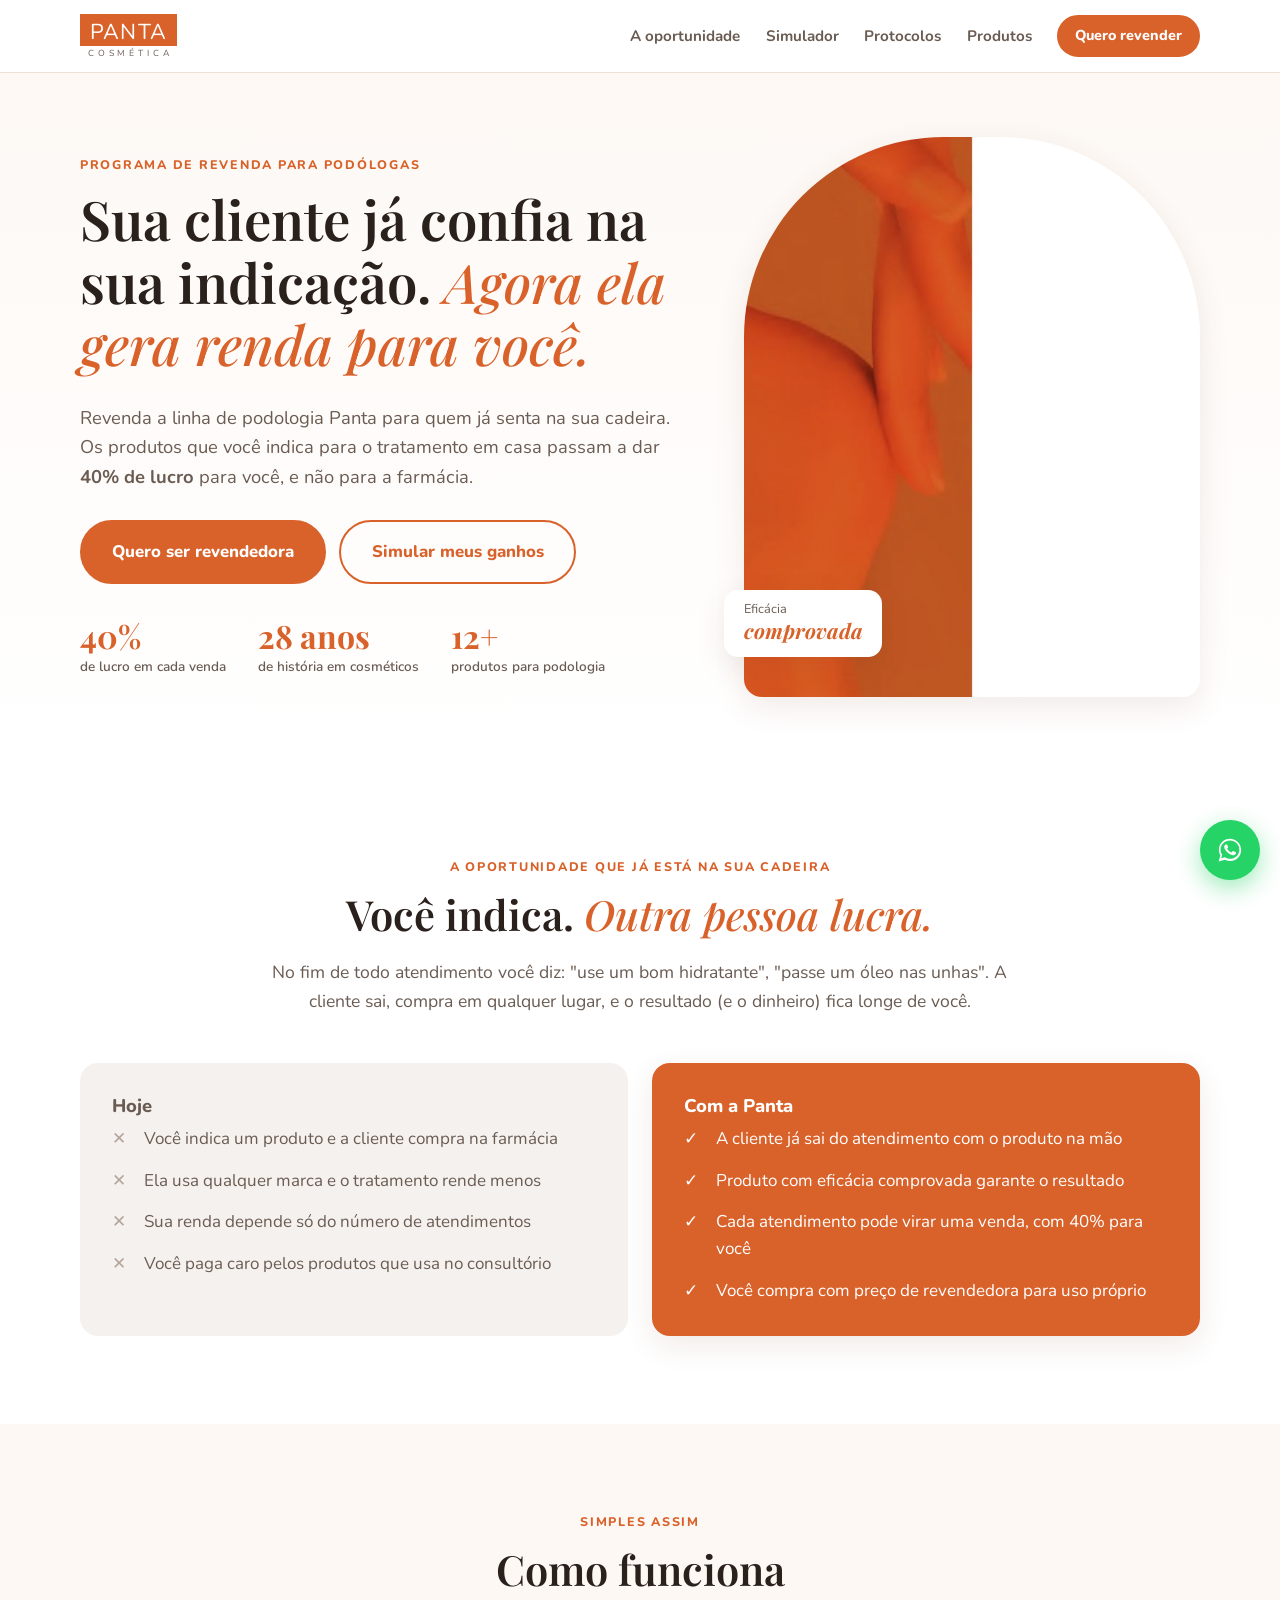
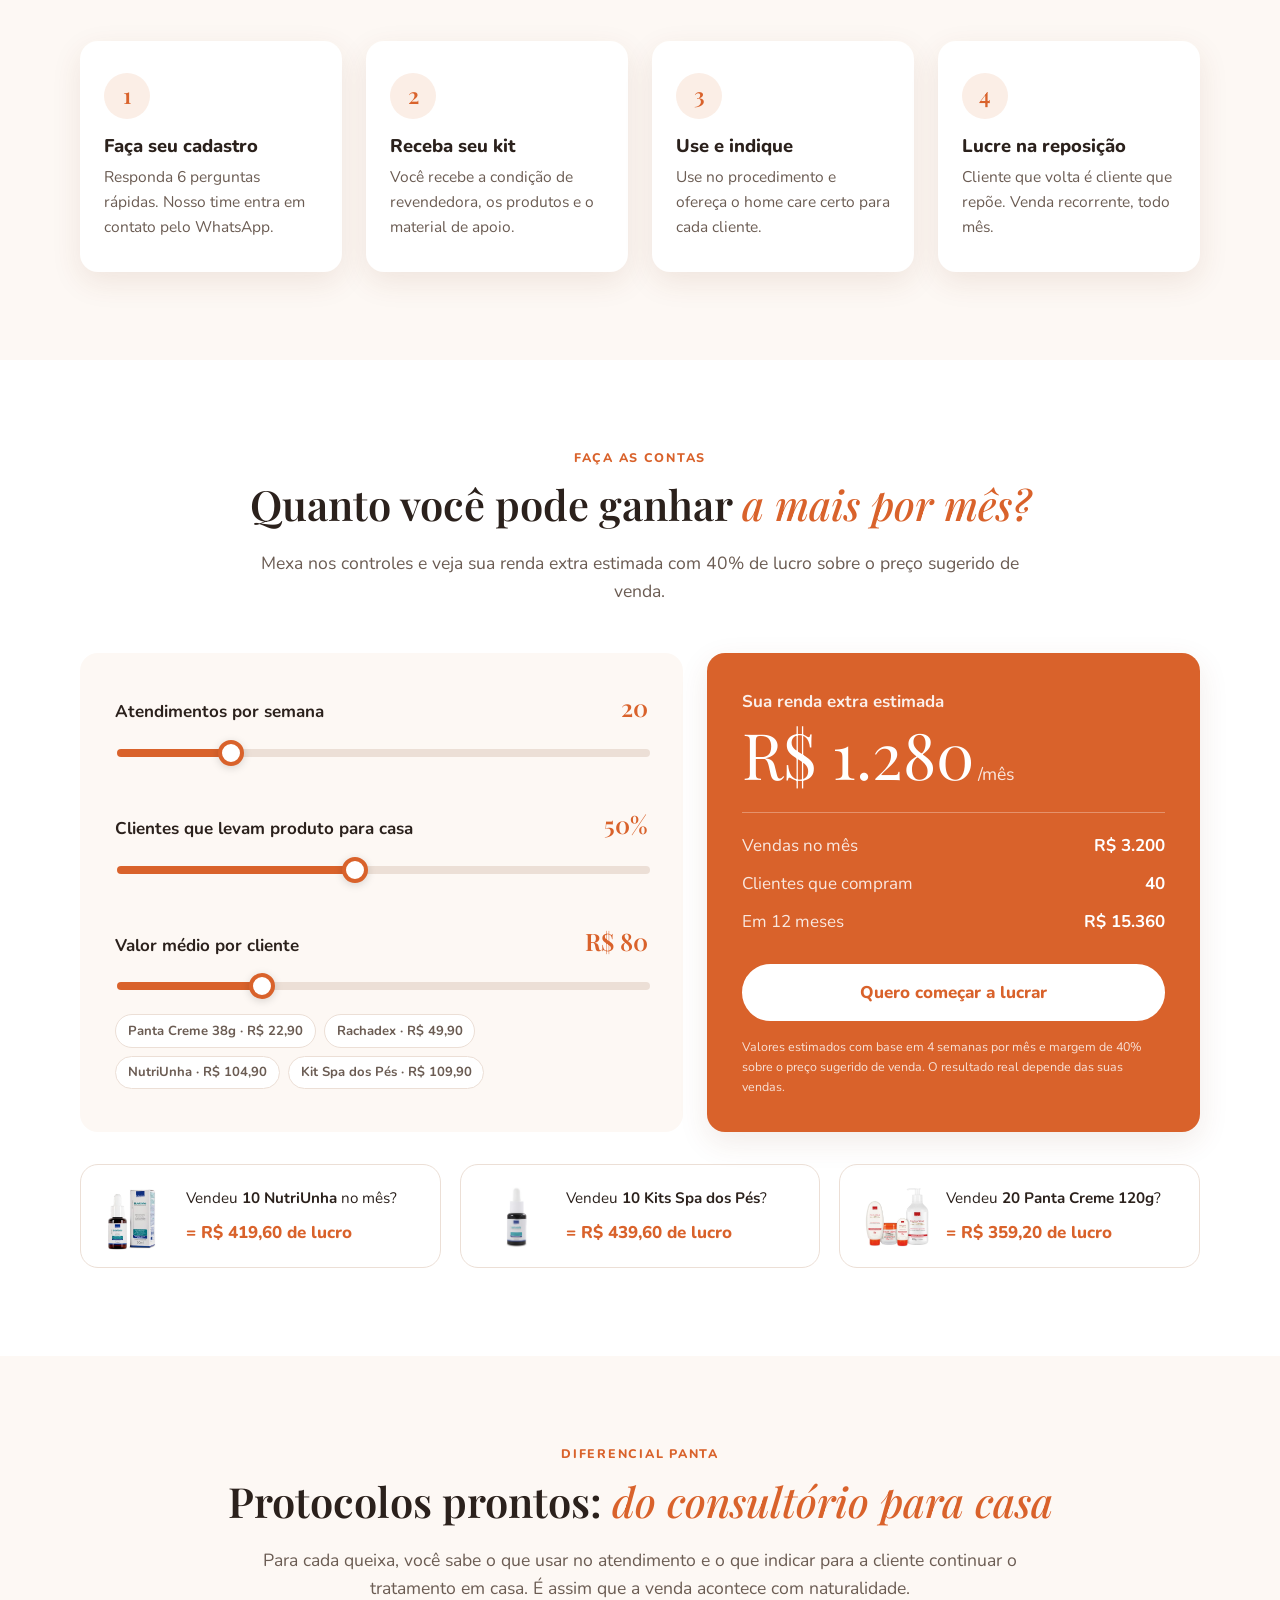
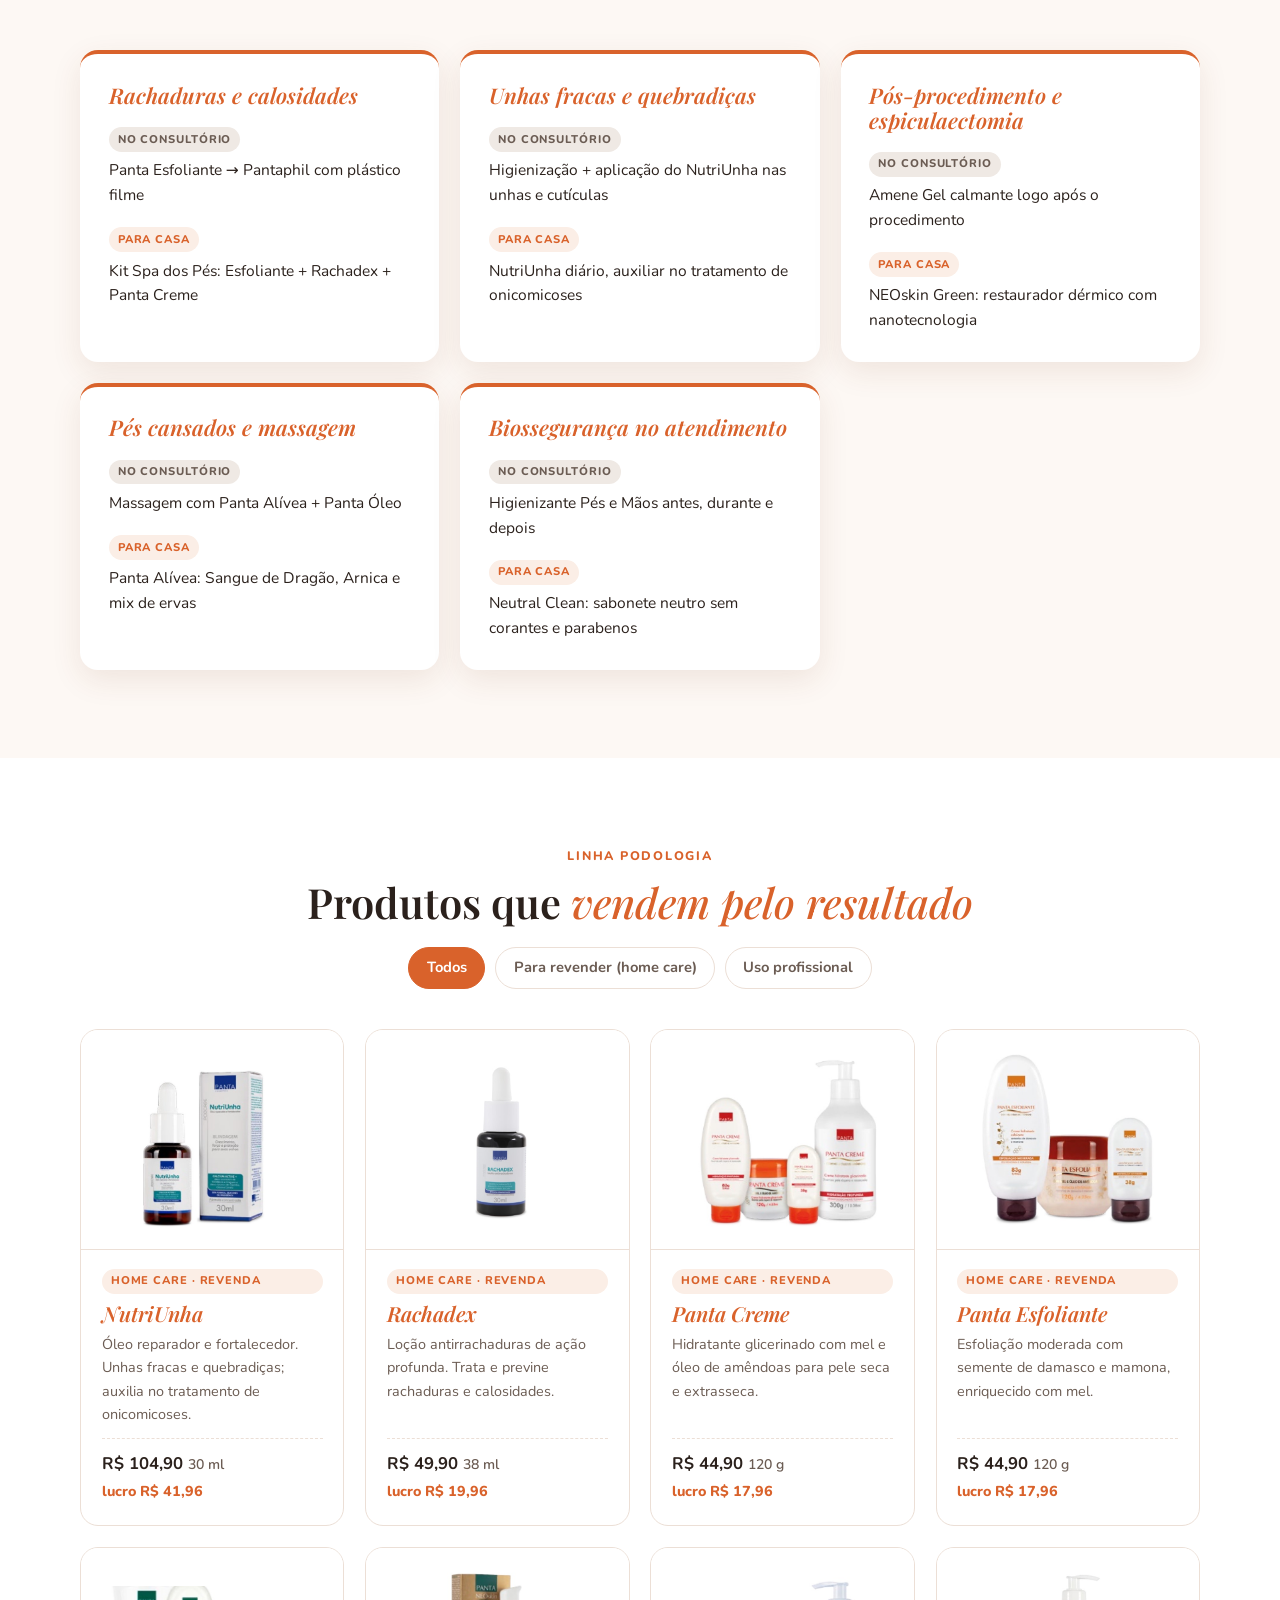
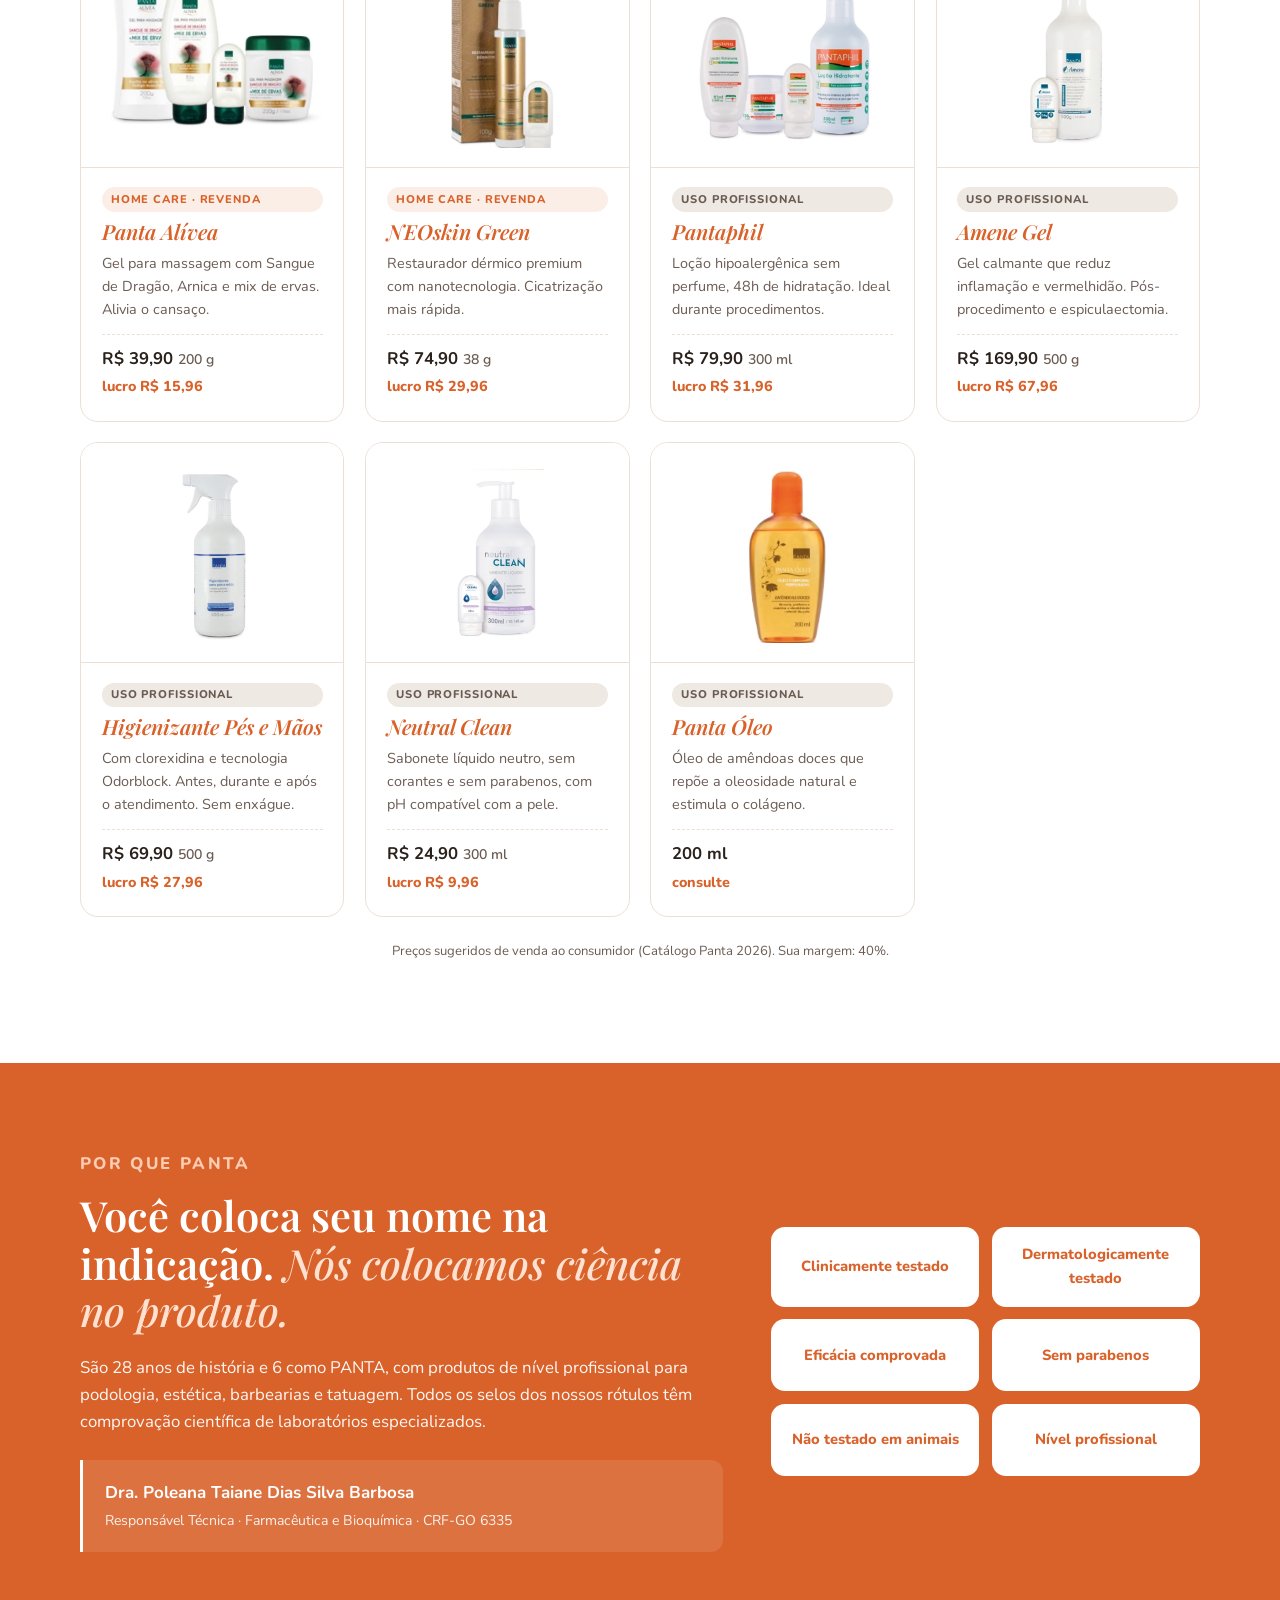
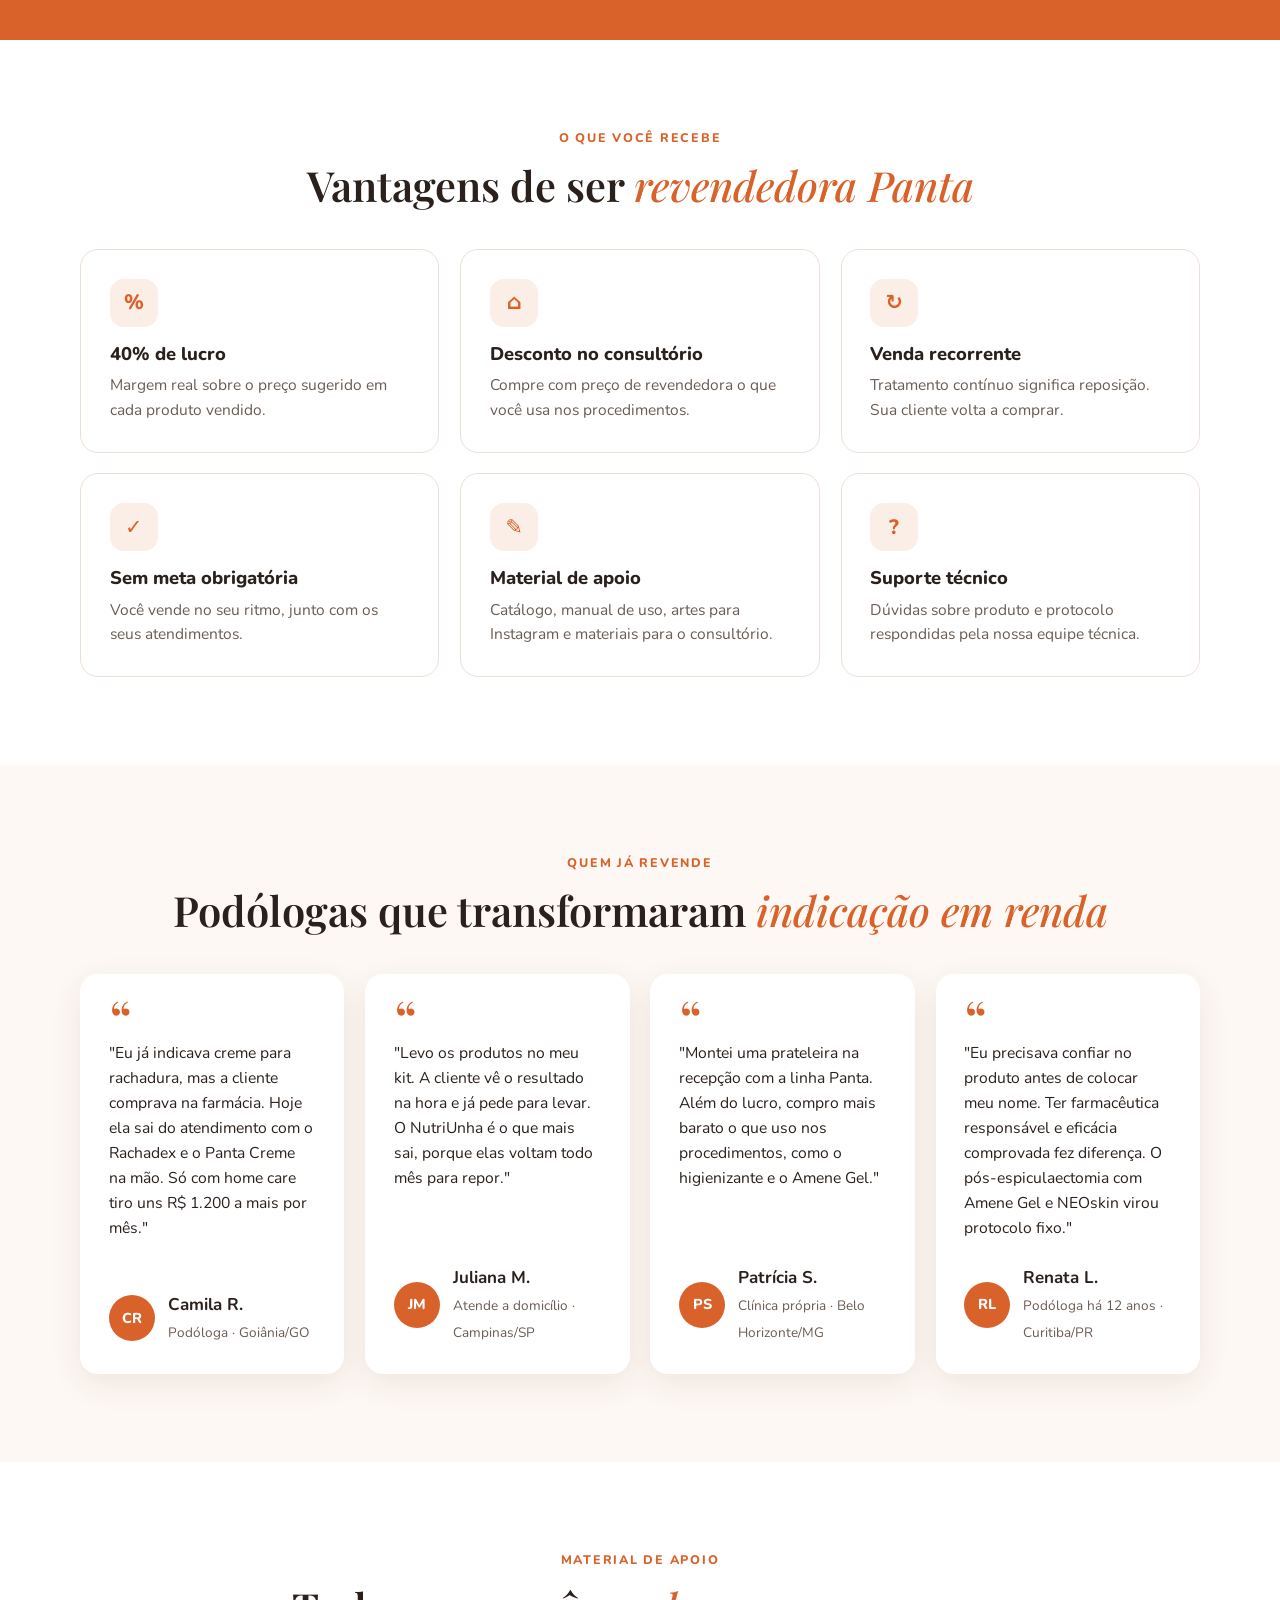
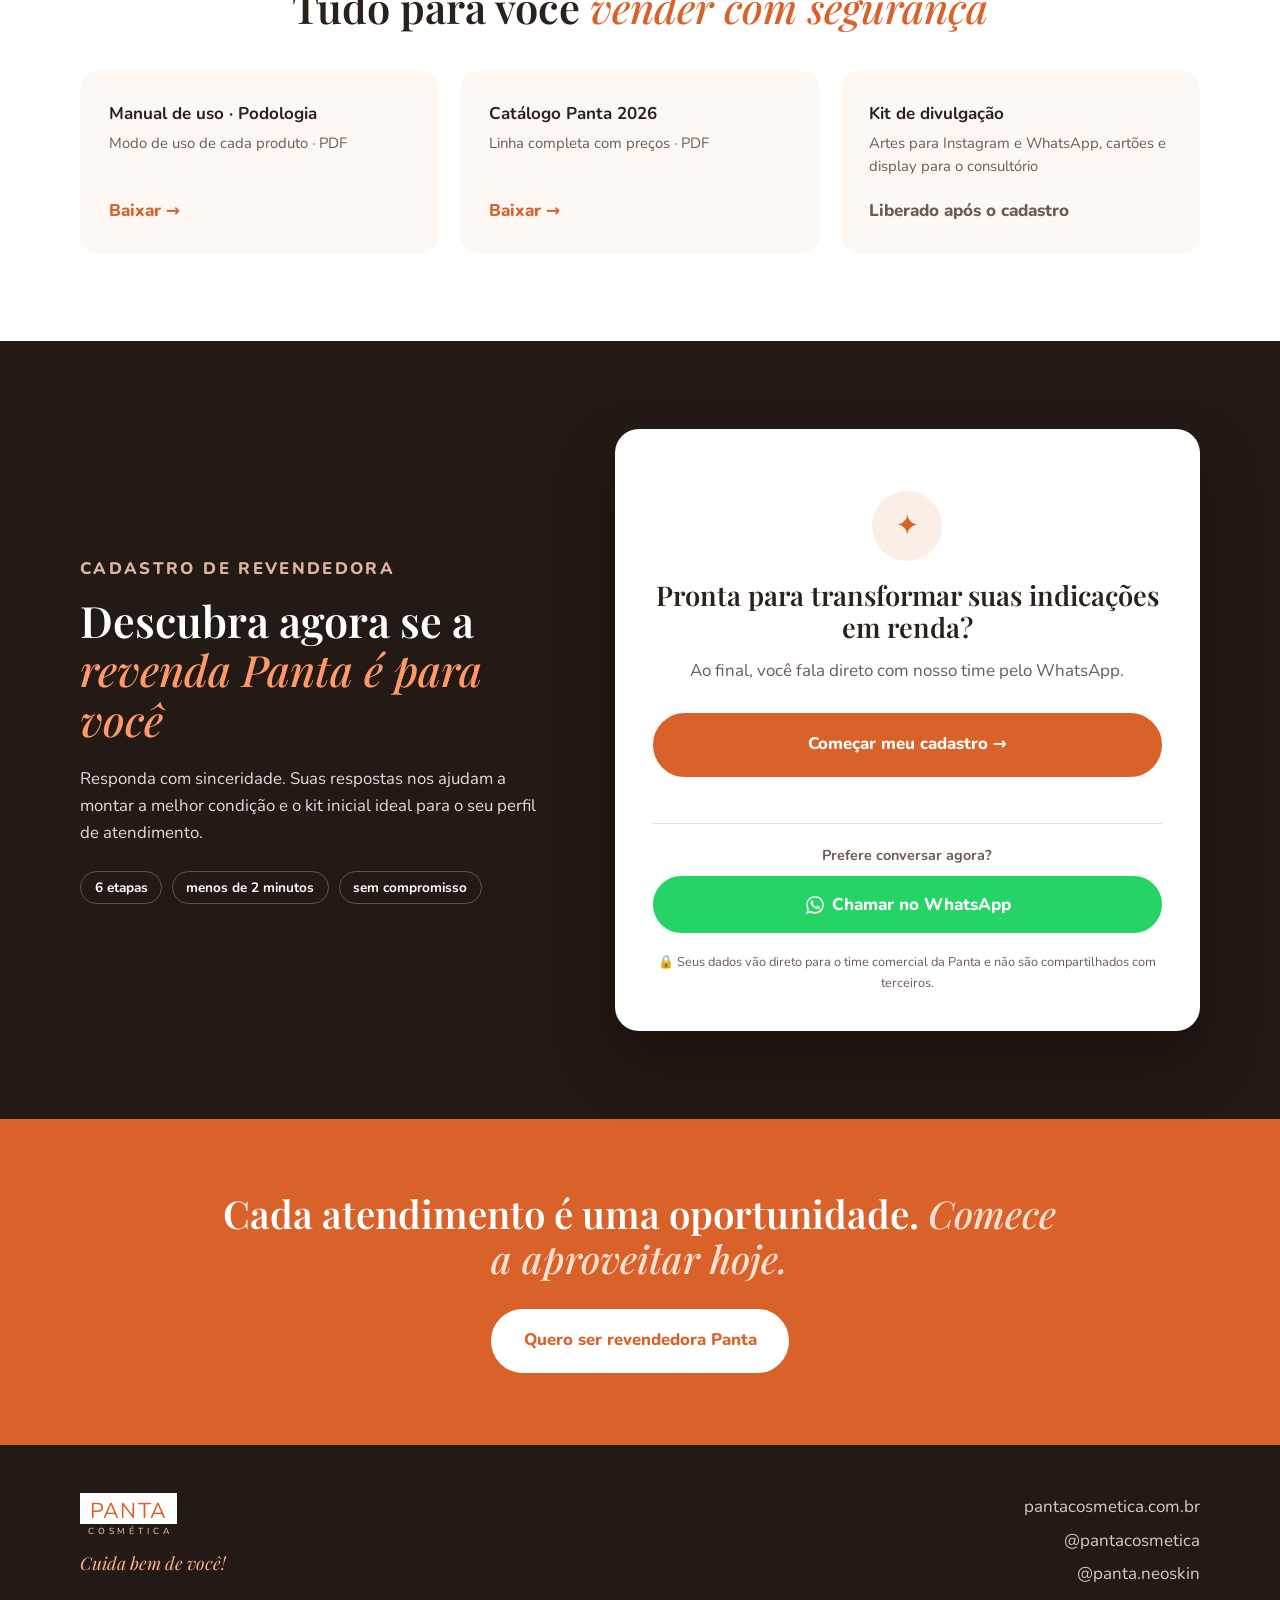
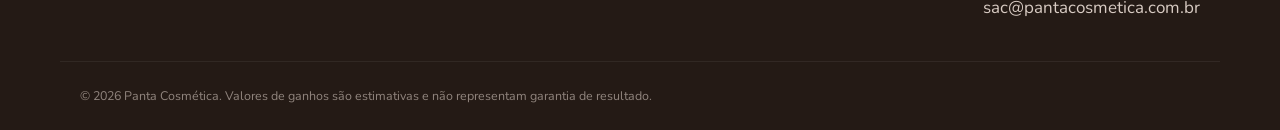
==== formulario/index.html @ 059544ab "Páginas /formulario/ e /obrigado/ para conversão + Meta Pixel (PageView, Lead, CompleteRegistration)" ====
<!DOCTYPE html>
<html lang="pt-BR">
<head>
  <meta charset="UTF-8">
  <meta name="viewport" content="width=device-width, initial-scale=1.0">
  <title>Cadastro de revendedora | Panta Cosmética</title>
  <meta name="description" content="Podóloga, transforme cada atendimento em renda extra. Revenda a linha de podologia Panta Cosmética para suas clientes com 40% de lucro.">
  <meta property="og:title" content="Podóloga, sua indicação vale dinheiro | Panta Cosmética">
  <meta property="og:description" content="Revenda produtos de podologia com eficácia comprovada para suas clientes e ganhe 40% em cada venda.">
  <meta property="og:image" content="../assets/img/hero-pes.jpg">
  <meta property="og:type" content="website">
  <meta name="robots" content="noindex">
  <link rel="icon" href="../assets/img/favicon.svg" type="image/svg+xml">
  <link rel="icon" href="../assets/img/favicon-32.png" sizes="32x32" type="image/png">
  <link rel="apple-touch-icon" href="../assets/img/apple-touch-icon.png">
  <meta name="theme-color" content="#d9622b">
  <link rel="preconnect" href="https://fonts.googleapis.com">
  <link rel="preconnect" href="https://fonts.gstatic.com" crossorigin>
  <link href="https://fonts.googleapis.com/css2?family=Playfair+Display:ital,wght@0,600;1,500;1,600&family=Nunito:wght@400;600;700;800&display=swap" rel="stylesheet">
  <link rel="stylesheet" href="../css/style.css?v=10">
  <!-- Meta Pixel Code -->
  <script>
  !function(f,b,e,v,n,t,s)
  {if(f.fbq)return;n=f.fbq=function(){n.callMethod?
  n.callMethod.apply(n,arguments):n.queue.push(arguments)};
  if(!f._fbq)f._fbq=n;n.push=n;n.loaded=!0;n.version='2.0';
  n.queue=[];t=b.createElement(e);t.async=!0;
  t.src=v;s=b.getElementsByTagName(e)[0];
  s.parentNode.insertBefore(t,s)}(window, document,'script',
  'https://connect.facebook.net/en_US/fbevents.js');
  fbq('init', '495726663063494');
  fbq('track', 'PageView');
  fbq('track', 'Lead'); // chegou em /formulario/ = enviou o contato
  </script>
  <!-- End Meta Pixel Code -->
  <!-- TODO: inserir aqui o Google Analytics, se for usar -->

</head>
<body data-page="formulario" data-base="../">
<noscript><img height="1" width="1" style="display:none" src="https://www.facebook.com/tr?id=495726663063494&ev=PageView&noscript=1" alt=""></noscript>

<header class="header" id="topo">
  <div class="container header__inner">
    <a href="../" class="logo" aria-label="Panta Cosmética · voltar ao site">
      <span class="logo__box">PANTA</span>
      <span class="logo__sub">COSMÉTICA</span>
    </a>
    <a href="../" class="header__back">← Voltar ao site</a>
  </div>
</header>

<main>
<section class="section section--dark page-quiz" id="cadastro">
  <div class="container quiz-wrap">
    <div class="quiz-intro">
      <p class="eyebrow eyebrow--light">Cadastro de revendedora</p>
      <h2>Falta pouco, <em><span id="leadNome">podóloga</span>!</em></h2>
      <p>Recebemos seu contato. Agora responda 5 perguntas rápidas para montarmos a melhor condição e o kit inicial ideal para o seu perfil de atendimento.</p>
      <ul class="quiz-meta">
        <li>5 perguntas</li><li>menos de 1 minuto</li><li>sem compromisso</li>
      </ul>
    </div>

    <form class="quiz" id="quiz" novalidate>
      <!-- P2 -->
      <fieldset class="quiz__screen is-active" data-step="2">
                <legend><span class="quiz__counter">Etapa 2 de 6</span>Há quanto tempo você atua como podóloga?</legend>
        <div class="options">
          <label class="option"><input type="radio" name="tempo" value="Estou me formando"><span>Estou me formando</span></label>
          <label class="option"><input type="radio" name="tempo" value="Menos de 2 anos"><span>Menos de 2 anos</span></label>
          <label class="option"><input type="radio" name="tempo" value="De 2 a 5 anos"><span>De 2 a 5 anos</span></label>
          <label class="option"><input type="radio" name="tempo" value="Mais de 5 anos"><span>Mais de 5 anos</span></label>
        </div>
      </fieldset>

      <!-- P3 -->
      <fieldset class="quiz__screen" data-step="3">
                <legend><span class="quiz__counter">Etapa 3 de 6</span>Onde você atende suas clientes?</legend>
        <div class="options">
          <label class="option"><input type="radio" name="local" value="Clínica / consultório próprio"><span>Clínica ou consultório próprio</span></label>
          <label class="option"><input type="radio" name="local" value="Atendo a domicílio"><span>Atendo a domicílio</span></label>
          <label class="option"><input type="radio" name="local" value="Clínica / salão de terceiros"><span>Em clínica ou salão de terceiros</span></label>
          <label class="option"><input type="radio" name="local" value="Mais de um formato"><span>Mais de um formato</span></label>
        </div>
      </fieldset>

      <!-- P4 -->
      <fieldset class="quiz__screen" data-step="4">
                <legend><span class="quiz__counter">Etapa 4 de 6</span>Quantos atendimentos você faz por semana?</legend>
        <div class="options">
          <label class="option"><input type="radio" name="atendimentos" value="Até 10"><span>Até 10</span></label>
          <label class="option"><input type="radio" name="atendimentos" value="De 10 a 25"><span>De 10 a 25</span></label>
          <label class="option"><input type="radio" name="atendimentos" value="De 25 a 50"><span>De 25 a 50</span></label>
          <label class="option"><input type="radio" name="atendimentos" value="Mais de 50"><span>Mais de 50</span></label>
        </div>
      </fieldset>

      <!-- P5 -->
      <fieldset class="quiz__screen" data-step="5">
                <legend><span class="quiz__counter">Etapa 5 de 6</span>Hoje você vende produtos para suas clientes?</legend>
        <div class="options">
          <label class="option"><input type="radio" name="vende" value="Sim, de outra marca"><span>Sim, de outra marca</span></label>
          <label class="option"><input type="radio" name="vende" value="Indico, mas não vendo"><span>Indico, mas não vendo</span></label>
          <label class="option"><input type="radio" name="vende" value="Ainda não"><span>Ainda não, quero começar</span></label>
        </div>
      </fieldset>

      <!-- P6 (última: não avança sozinha; o envio abre o WhatsApp) -->
      <fieldset class="quiz__screen" data-step="6">
                <legend><span class="quiz__counter">Etapa 6 de 6</span>Qual é o seu principal objetivo com a Panta?</legend>
        <div class="options" data-final>
          <label class="option"><input type="radio" name="objetivo" value="Ter uma renda extra"><span>Ter uma renda extra</span></label>
          <label class="option"><input type="radio" name="objetivo" value="Comprar com desconto para o consultório"><span>Comprar com desconto para o consultório</span></label>
          <label class="option"><input type="radio" name="objetivo" value="Os dois"><span>Os dois</span></label>
        </div>
        <button type="submit" class="btn btn--lg btn--block quiz__submit">Enviar e falar no WhatsApp →</button>
      </fieldset>

      <div class="quiz__footer" id="quizFooter">
        <button type="button" class="quiz__back" data-prev>← Voltar</button>
        <div class="quiz__progress"><span id="quizBar"></span></div>
      </div>
      <div class="quiz__alt">
        <span>Prefere conversar agora?</span>
        <button type="button" class="btn btn--whats btn--block" data-wa-open>
          <svg viewBox="0 0 32 32" width="22" height="22" aria-hidden="true"><use href="#icon-whats"/></svg>
          Chamar no WhatsApp
        </button>
      </div>
      <p class="quiz__privacy">🔒 Seus dados vão direto para o time comercial da Panta e não são compartilhados com terceiros.</p>
    </form>
  </div>
</section>

</main>

<!-- ============ FOOTER ============ -->
<footer class="footer">
  <div class="container footer__inner">
    <div>
      <a href="../" class="logo logo--light"><span class="logo__box">PANTA</span><span class="logo__sub">COSMÉTICA</span></a>
      <p class="footer__slogan">Cuida bem de você!</p>
    </div>
    <div class="footer__links">
      <a href="https://www.pantacosmetica.com.br" target="_blank" rel="noopener">pantacosmetica.com.br</a>
      <a href="https://instagram.com/pantacosmetica" target="_blank" rel="noopener">@pantacosmetica</a>
      <a href="https://instagram.com/panta.neoskin" target="_blank" rel="noopener">@panta.neoskin</a>
      <span>sac@pantacosmetica.com.br</span>
    </div>
  </div>
  <p class="footer__legal container">© <span id="year"></span> Panta Cosmética. Valores de ganhos são estimativas e não representam garantia de resultado.</p>
</footer>

<a href="#" class="whats-float" id="whatsFloat" target="_blank" rel="noopener" aria-label="Falar no WhatsApp">
  <svg viewBox="0 0 32 32" width="28" height="28" aria-hidden="true"><use href="#icon-whats"/></svg>
</a>

<!-- Janela do botão de WhatsApp: capta o contato antes de abrir a conversa -->
<div class="wa-modal" id="waModal" hidden>
  <div class="wa-modal__backdrop" data-wa-close></div>
  <form class="wa-modal__card" id="waForm" role="dialog" aria-modal="true" aria-labelledby="waTitle" novalidate>
    <button type="button" class="wa-modal__close" data-wa-close aria-label="Fechar">×</button>
    <span class="wa-modal__icon" aria-hidden="true">
      <svg viewBox="0 0 32 32" width="26" height="26"><use href="#icon-whats"/></svg>
    </span>
    <h3 id="waTitle">Fale com a Panta no WhatsApp</h3>
    <p>Deixe seu contato para nosso time te atender mais rápido.</p>
    <div class="fields">
      <label class="field"><span>Nome</span><input type="text" name="nome" autocomplete="name" required></label>
      <label class="field"><span>WhatsApp</span><input type="tel" name="whatsapp" autocomplete="tel" placeholder="(00) 00000-0000" required></label>
      <div class="field-row">
        <label class="field"><span>Cidade</span><input type="text" name="cidade" autocomplete="address-level2" required></label>
        <label class="field field--uf"><span>UF</span><input type="text" name="uf" maxlength="2" autocomplete="address-level1" required></label>
      </div>
    </div>
    <p class="quiz__error" id="waError" hidden>Preencha nome, WhatsApp, cidade e UF.</p>
    <button type="submit" class="btn btn--whats btn--lg btn--block">Abrir conversa no WhatsApp</button>
  </form>
</div>

<svg width="0" height="0" style="position:absolute" aria-hidden="true">
  <symbol id="icon-whats" viewBox="0 0 32 32"><path fill="currentColor" d="M16 3C9 3 3.3 8.6 3.3 15.6c0 2.2.6 4.4 1.7 6.3L3 29l7.3-1.9c1.8 1 3.8 1.5 5.8 1.5 7 0 12.7-5.6 12.7-12.6S23 3 16 3zm0 23.1c-1.9 0-3.8-.5-5.4-1.5l-.4-.2-4.3 1.1 1.2-4.2-.3-.4c-1.1-1.7-1.6-3.6-1.6-5.6C5.2 9.8 10 5.1 16 5.1s10.7 4.7 10.7 10.5S21.9 26.1 16 26.1zm5.9-7.9c-.3-.2-1.9-.9-2.2-1s-.5-.2-.7.2-.8 1-1 1.2-.4.2-.7.1c-.3-.2-1.4-.5-2.6-1.6-1-.9-1.6-1.9-1.8-2.2s0-.5.1-.6l.5-.6c.2-.2.2-.4.3-.6s0-.4 0-.6l-1-2.4c-.3-.6-.5-.5-.7-.5h-.6c-.2 0-.6.1-.9.4s-1.2 1.1-1.2 2.7 1.2 3.2 1.4 3.4c.2.2 2.4 3.6 5.7 5 .8.3 1.4.5 1.9.7.8.3 1.5.2 2.1.1.6-.1 1.9-.8 2.2-1.5s.3-1.4.2-1.5c-.1-.2-.3-.3-.6-.4z"/></symbol>
</svg>

<script src="../js/main.js?v=10"></script>
</body>
</html>
---- css/style.css ----
/* ===== Panta · Revenda para Podólogas ===== */
:root {
  --orange: #d9622b;
  --orange-dark: #b84d1c;
  --orange-soft: #fbeee6;
  --cream: #fdf8f4;
  --ink: #2b211c;
  --ink-soft: #6b5c53;
  --line: #ecdfd6;
  --white: #fff;
  --dark: #241a15;
  --radius: 18px;
  --shadow: 0 10px 30px rgba(120, 60, 25, .10);
  --serif: "Playfair Display", Georgia, "Times New Roman", serif;
  --sans: "Nunito", system-ui, -apple-system, "Segoe UI", sans-serif;
}

*, *::before, *::after { box-sizing: border-box; }
html { scroll-behavior: smooth; scroll-padding-top: 80px; }
body { margin: 0; font-family: var(--sans); color: var(--ink); background: var(--white); line-height: 1.6; font-size: 17px; -webkit-font-smoothing: antialiased; }
img { max-width: 100%; display: block; }
a { color: inherit; }
h1, h2, h3 { line-height: 1.15; margin: 0 0 .5em; }
h1, h2 { font-family: var(--serif); font-weight: 600; }
h1 em, h2 em { font-style: italic; color: var(--orange); font-weight: 500; }
h3 { font-size: 1.15rem; font-weight: 800; }
[hidden] { display: none !important; }

.container { width: 100%; max-width: 1160px; margin: 0 auto; padding-inline: 20px; }
.container--narrow { max-width: 800px; }
.center { text-align: center; }

.eyebrow { text-transform: uppercase; letter-spacing: .14em; font-size: .78rem; font-weight: 800; color: var(--orange); margin: 0 0 .8rem; }
.eyebrow--light { color: #ffd2bb; }

/* ---- Botões ---- */
.btn { display: inline-flex; align-items: center; justify-content: center; gap: .4em; background: var(--orange); color: var(--white); text-decoration: none; font-weight: 800; border: 2px solid var(--orange); border-radius: 999px; padding: .75em 1.5em; cursor: pointer; font: inherit; font-weight: 800; transition: background .2s, transform .2s, box-shadow .2s; }
.btn:hover { background: var(--orange-dark); border-color: var(--orange-dark); transform: translateY(-2px); box-shadow: 0 8px 20px rgba(217, 98, 43, .3); }
.btn--lg { padding: 1em 1.8em; font-size: 1.05rem; }
.btn--sm { padding: .5em 1.1em; font-size: .9rem; }
.btn--ghost { background: transparent; color: var(--orange); }
.btn--ghost:hover { color: var(--white); }
.btn--light { background: var(--white); color: var(--orange); border-color: var(--white); }
.btn--light:hover { background: var(--cream); border-color: var(--cream); color: var(--orange-dark); }
.btn--block { width: 100%; }

/* ---- Logo ---- */
.logo { display: inline-flex; flex-direction: column; align-items: center; text-decoration: none; line-height: 1; }
.logo__box { background: var(--orange); color: var(--white); font-weight: 400; letter-spacing: .06em; font-size: 1.35rem; padding: .35em .45em .1em; }
.logo__sub { font-size: .55rem; letter-spacing: .45em; margin-top: .35em; color: var(--ink-soft); padding-left: .45em; }
.logo--light .logo__box { background: var(--white); color: var(--orange); }
.logo--light .logo__sub { color: #ffd2bb; }

/* ---- Header ---- */
.header { position: sticky; top: 0; z-index: 50; background: rgba(255, 255, 255, .94); backdrop-filter: blur(10px); border-bottom: 1px solid var(--line); }
.header__inner { display: flex; align-items: center; justify-content: space-between; height: 72px; }
.nav { display: flex; align-items: center; gap: 1.6rem; }
.nav a:not(.btn) { text-decoration: none; font-weight: 700; font-size: .95rem; color: var(--ink-soft); }
.nav a:not(.btn):hover { color: var(--orange); }
.nav-toggle { display: none; background: none; border: 0; padding: 8px; cursor: pointer; }
.nav-toggle span { display: block; width: 24px; height: 2px; background: var(--ink); margin: 5px 0; transition: .3s; }

/* ---- Hero ---- */
.hero { background: linear-gradient(180deg, var(--cream), var(--white)); overflow: hidden; }
.hero__inner { display: grid; grid-template-columns: 1.15fr .85fr; gap: 3rem; align-items: center; padding-block: 4rem 4.5rem; }
.hero h1 { font-size: clamp(2.1rem, 4.4vw, 3.4rem); }
.hero__lead { font-size: 1.15rem; color: var(--ink-soft); max-width: 38em; }
.hero__ctas { display: flex; flex-wrap: wrap; gap: .8rem; margin: 1.8rem 0 2.2rem; }
.hero__stats { list-style: none; padding: 0; margin: 0; display: flex; flex-wrap: wrap; gap: 2rem; }
.hero__stats strong { display: block; font-family: var(--serif); font-size: 2rem; color: var(--orange); line-height: 1; }
.hero__stats span { font-size: .85rem; color: var(--ink-soft); font-weight: 600; }
.hero__media { position: relative; }
.hero__media img { width: 100%; max-height: 560px; object-fit: cover; object-position: center 35%; border-radius: 200px 200px var(--radius) var(--radius); box-shadow: var(--shadow); }
.hero__badge { position: absolute; left: -20px; bottom: 40px; background: var(--white); border-radius: 14px; padding: .8rem 1.2rem; box-shadow: var(--shadow); line-height: 1.2; }
.hero__badge span { display: block; font-size: .8rem; color: var(--ink-soft); }
.hero__badge strong { font-family: var(--serif); font-style: italic; color: var(--orange); font-size: 1.3rem; }

/* ---- Sections ---- */
.section { padding-block: 5.5rem; }
.section h2 { font-size: clamp(1.8rem, 3.4vw, 2.6rem); }
.section__lead { max-width: 44em; margin: 0 auto 3rem; color: var(--ink-soft); font-size: 1.1rem; }
.section--soft { background: var(--cream); }
.section--orange { background: var(--orange); color: var(--white); }
.section--orange h2 em { color: #ffe1d1; }
.section--dark { background: var(--dark); color: var(--white); }
.section--dark h2 em { color: #ff9a68; }

/* ---- Comparação ---- */
.compare { display: grid; grid-template-columns: 1fr 1fr; gap: 1.5rem; }
.compare__col { border-radius: var(--radius); padding: 2rem; }
.compare__col ul { list-style: none; padding: 0; margin: 0; display: grid; gap: .9rem; }
.compare__col li { padding-left: 2rem; position: relative; }
.compare__col--before { background: #f5f1ee; color: var(--ink-soft); }
.compare__col--before li::before { content: "✕"; position: absolute; left: 0; color: #b5a49a; font-weight: 800; }
.compare__col--after { background: var(--orange); color: var(--white); box-shadow: var(--shadow); }
.compare__col--after li::before { content: "✓"; position: absolute; left: 0; font-weight: 800; }

/* ---- Passos ---- */
.steps { list-style: none; padding: 0; margin: 3rem 0 0; display: grid; grid-template-columns: repeat(4, 1fr); gap: 1.5rem; counter-reset: s; }
.steps li { background: var(--white); border-radius: var(--radius); padding: 2rem 1.5rem; box-shadow: var(--shadow); }
.steps__num { display: inline-grid; place-items: center; width: 46px; height: 46px; border-radius: 50%; background: var(--orange-soft); color: var(--orange); font-family: var(--serif); font-size: 1.4rem; font-weight: 600; margin-bottom: 1rem; }
.steps p { margin: 0; color: var(--ink-soft); font-size: .97rem; }

/* ---- Simulador ---- */
.sim { display: grid; grid-template-columns: 1.1fr .9fr; gap: 1.5rem; align-items: stretch; }
.sim__controls { background: var(--cream); border-radius: var(--radius); padding: 2.2rem; display: grid; gap: 2rem; }
.sim__field label { display: flex; justify-content: space-between; align-items: baseline; gap: 1rem; font-weight: 700; margin-bottom: .7rem; }
.sim__field output { font-family: var(--serif); font-size: 1.5rem; color: var(--orange); font-weight: 600; white-space: nowrap; }
input[type=range] { width: 100%; appearance: none; -webkit-appearance: none; height: 8px; border-radius: 999px; background: linear-gradient(to right, var(--orange) var(--fill, 50%), var(--line) var(--fill, 50%)); outline-offset: 6px; }
input[type=range]::-webkit-slider-thumb { -webkit-appearance: none; width: 26px; height: 26px; border-radius: 50%; background: var(--white); border: 4px solid var(--orange); cursor: pointer; box-shadow: 0 2px 8px rgba(0,0,0,.15); }
input[type=range]::-moz-range-thumb { width: 20px; height: 20px; border-radius: 50%; background: var(--white); border: 4px solid var(--orange); cursor: pointer; }
.sim__chips { display: flex; flex-wrap: wrap; gap: .5rem; margin-top: 1rem; }
.chip { font: inherit; font-size: .82rem; font-weight: 700; border: 1.5px solid var(--line); background: var(--white); color: var(--ink-soft); border-radius: 999px; padding: .4em .9em; cursor: pointer; transition: .2s; }
.chip:hover, .chip.is-active { border-color: var(--orange); color: var(--orange); background: var(--orange-soft); }
.sim__result { background: var(--orange); color: var(--white); border-radius: var(--radius); padding: 2.2rem; display: flex; flex-direction: column; box-shadow: var(--shadow); }
.sim__label { margin: 0; font-weight: 700; opacity: .9; }
.sim__value { font-family: var(--serif); font-size: clamp(2.8rem, 6vw, 4rem); line-height: 1.05; margin: .3rem 0 1.5rem; }
.sim__value small { font-size: 1.1rem; font-family: var(--sans); opacity: .85; margin-left: .2em; }
.sim__breakdown { display: grid; gap: .7rem; margin-bottom: 1.8rem; padding-top: 1.2rem; border-top: 1px solid rgba(255,255,255,.3); }
.sim__breakdown div { display: flex; justify-content: space-between; gap: 1rem; }
.sim__breakdown span { opacity: .85; }
.sim__note { font-size: .78rem; opacity: .8; margin: 1rem 0 0; }
.sim__result .btn { margin-top: auto; }

.examples { display: grid; grid-template-columns: repeat(3, 1fr); gap: 1.2rem; margin-top: 2rem; }
.example { display: grid; grid-template-columns: 70px 1fr; grid-template-rows: auto auto; column-gap: 1rem; align-items: center; border: 1px solid var(--line); border-radius: var(--radius); padding: 1rem 1.2rem; }
.example img { grid-row: span 2; width: 70px; height: 70px; object-fit: contain; }
.example p { margin: 0; font-size: .95rem; }
.example span { font-weight: 800; color: var(--orange); }

/* ---- Protocolos ---- */
.protocols { display: grid; grid-template-columns: repeat(auto-fit, minmax(300px, 1fr)); gap: 1.3rem; }
.protocol { background: var(--white); border-radius: var(--radius); padding: 1.8rem; box-shadow: var(--shadow); border-top: 4px solid var(--orange); }
.protocol h3 { font-family: var(--serif); font-style: italic; font-weight: 600; font-size: 1.35rem; color: var(--orange); }
.protocol__row { margin-top: 1rem; }
.protocol__row p { margin: .4rem 0 0; font-size: .97rem; }
.tag { display: inline-block; font-size: .7rem; font-weight: 800; letter-spacing: .08em; text-transform: uppercase; padding: .3em .8em; border-radius: 999px; }
.tag--pro { background: #efe9e4; color: var(--ink-soft); }
.tag--home { background: var(--orange-soft); color: var(--orange); }

/* ---- Produtos ---- */
.filters { display: flex; justify-content: center; flex-wrap: wrap; gap: .6rem; margin: 1rem 0 2.5rem; }
.filter { font: inherit; font-weight: 700; font-size: .92rem; background: var(--white); border: 1.5px solid var(--line); color: var(--ink-soft); padding: .55em 1.2em; border-radius: 999px; cursor: pointer; }
.filter.is-active, .filter:hover { background: var(--orange); border-color: var(--orange); color: var(--white); }
.products { display: grid; grid-template-columns: repeat(auto-fill, minmax(240px, 1fr)); gap: 1.3rem; }
.product { border: 1px solid var(--line); border-radius: var(--radius); overflow: hidden; display: flex; flex-direction: column; background: var(--white); transition: transform .25s, box-shadow .25s; }
.product:hover { transform: translateY(-4px); box-shadow: var(--shadow); }
.product__img { background: #fff; height: 220px; padding: 1.2rem; border-bottom: 1px solid var(--line); overflow: hidden; }
.product__img img { width: 100%; height: 100%; object-fit: contain; object-position: center; }
.product__body { padding: 1.2rem 1.3rem 1.4rem; display: flex; flex-direction: column; gap: .5rem; flex: 1; }
.product__body h3 { font-family: var(--serif); font-style: italic; font-weight: 600; font-size: 1.3rem; color: var(--orange); margin: 0; }
.product__body p { margin: 0; font-size: .9rem; color: var(--ink-soft); flex: 1; }
.product__price { display: flex; flex-direction: column; gap: .15rem; border-top: 1px dashed var(--line); padding-top: .7rem; margin-top: .3rem; font-size: .9rem; }
.product__price strong small { font-weight: 600; color: var(--ink-soft); white-space: nowrap; }
.product__price em { white-space: nowrap; }
.product__price strong { font-size: 1.05rem; }
.product__price em { font-style: normal; color: var(--orange); font-weight: 800; }
.products__note { text-align: center; font-size: .82rem; color: var(--ink-soft); margin-top: 1.5rem; }

/* ---- Por que Panta ---- */
.trust { display: grid; grid-template-columns: 1.2fr .8fr; gap: 3rem; align-items: center; }
.trust__text p { opacity: .95; font-size: 1.05rem; }
.trust__rt { margin-top: 1.5rem; padding: 1.2rem 1.4rem; border-left: 3px solid var(--white); background: rgba(255,255,255,.1); border-radius: 0 12px 12px 0; }
.trust__rt strong { display: block; }
.trust__rt span { font-size: .88rem; opacity: .9; }
.seals { list-style: none; padding: 0; margin: 0; display: grid; grid-template-columns: 1fr 1fr; gap: .8rem; }
.seals li { background: var(--white); color: var(--orange); border-radius: 14px; padding: 1rem; font-weight: 800; font-size: .92rem; text-align: center; display: grid; place-items: center; min-height: 72px; }

/* ---- Benefícios ---- */
.benefits { display: grid; grid-template-columns: repeat(3, 1fr); gap: 1.3rem; margin-top: 2.5rem; }
.benefit { padding: 1.8rem; border-radius: var(--radius); border: 1px solid var(--line); }
.benefit__icon { display: inline-grid; place-items: center; width: 48px; height: 48px; border-radius: 14px; background: var(--orange-soft); color: var(--orange); font-weight: 800; font-size: 1.3rem; margin-bottom: 1rem; }
.benefit p { margin: 0; color: var(--ink-soft); font-size: .97rem; }

/* ---- Depoimentos ---- */
.testimonials { display: grid; grid-template-columns: repeat(auto-fit, minmax(260px, 1fr)); gap: 1.3rem; margin-top: 2.5rem; }
.testimonial { margin: 0; background: var(--white); border-radius: var(--radius); padding: 1.8rem; box-shadow: var(--shadow); display: flex; flex-direction: column; justify-content: space-between; gap: 1.4rem; }
.testimonial blockquote { margin: 0; font-size: .98rem; position: relative; }
.testimonial blockquote::before { content: "“"; display: block; font-family: var(--serif); font-size: 3.5rem; color: var(--orange); line-height: .6; margin-bottom: .3rem; }
.testimonial figcaption { display: flex; align-items: center; gap: .8rem; }
.testimonial figcaption strong { display: block; }
.testimonial figcaption span { font-size: .85rem; color: var(--ink-soft); }
.avatar { flex: none; width: 46px; height: 46px; border-radius: 50%; background: var(--orange); color: var(--white) !important; display: grid; place-items: center; font-weight: 800; font-size: .9rem !important; }

/* ---- Materiais ---- */
.materials { display: grid; grid-template-columns: repeat(3, 1fr); gap: 1.3rem; margin-top: 2.5rem; }
.material { display: flex; flex-direction: column; gap: .3rem; padding: 1.8rem; border-radius: var(--radius); background: var(--cream); text-decoration: none; transition: .2s; }
a.material:hover { background: var(--orange-soft); transform: translateY(-3px); }
.material span { color: var(--ink-soft); font-size: .93rem; flex: 1; }
.material em { font-style: normal; font-weight: 800; color: var(--orange); margin-top: .8rem; }
.material--soon em { color: var(--ink-soft); }

/* ---- Quiz (cadastro) ---- */
.quiz-wrap { display: grid; grid-template-columns: .9fr 1.1fr; gap: 3.5rem; align-items: center; }
.quiz-intro h2 { font-size: clamp(1.9rem, 3.4vw, 2.7rem); }
.quiz-intro p { opacity: .85; font-size: 1.05rem; }
.quiz-meta { list-style: none; padding: 0; margin: 1.5rem 0 0; display: flex; flex-wrap: wrap; gap: .6rem; }
.quiz-meta li { border: 1px solid rgba(255,255,255,.25); border-radius: 999px; padding: .35em 1em; font-size: .85rem; font-weight: 700; }
.quiz { background: var(--white); color: var(--ink); border-radius: 24px; padding: 2.4rem; box-shadow: 0 30px 60px rgba(0,0,0,.35); min-height: 470px; display: flex; flex-direction: column; }
.quiz__screen { display: none; border: 0; margin: 0; padding: 0; min-width: 0; animation: fadeIn .35s ease; }
.quiz__screen.is-active { display: block; }
@keyframes fadeIn { from { opacity: 0; transform: translateX(16px); } to { opacity: 1; transform: none; } }
.quiz__counter { display: block; font-family: var(--sans); line-height: 1.4; text-transform: uppercase; letter-spacing: .14em; font-size: .75rem; font-weight: 800; color: var(--orange); margin: 0 0 .5rem; }
.quiz legend { font-family: var(--serif); font-size: 1.6rem; font-weight: 600; line-height: 1.2; margin-bottom: 1.5rem; padding: 0; }
.options { display: grid; gap: .7rem; }
.option { display: block; cursor: pointer; }
.option input { position: absolute; opacity: 0; pointer-events: none; }
.option span { display: flex; align-items: center; gap: .8rem; padding: 1rem 1.2rem; border: 2px solid var(--line); border-radius: 14px; font-weight: 700; transition: .15s; }
.option span::before { content: ""; flex: none; width: 20px; height: 20px; border-radius: 50%; border: 2px solid var(--line); transition: .15s; }
.option:hover span { border-color: var(--orange); background: var(--orange-soft); }
.option input:checked + span { border-color: var(--orange); background: var(--orange-soft); color: var(--orange-dark); }
.option input:checked + span::before { border-color: var(--orange); background: var(--orange); box-shadow: inset 0 0 0 3px var(--white); }
.option input:focus-visible + span { outline: 3px solid var(--orange); outline-offset: 2px; }
.fields { display: grid; gap: .9rem; margin-bottom: 1.2rem; }
.field { display: grid; gap: .3rem; }
.field span { font-weight: 700; font-size: .9rem; }
.field em { font-weight: 400; color: var(--ink-soft); font-style: normal; }
.field input { font: inherit; padding: .8rem 1rem; border: 2px solid var(--line); border-radius: 12px; background: var(--cream); width: 100%; }
.field input:focus { outline: none; border-color: var(--orange); background: var(--white); }
.field input.is-invalid { border-color: #c0392b; }
.field-row { display: grid; grid-template-columns: 1fr 90px; gap: .8rem; }
.field--uf input { text-transform: uppercase; }
.quiz__error { color: #c0392b; font-weight: 700; font-size: .9rem; margin: 0 0 1rem; }
.quiz__submit { margin-top: 1.4rem; }
.quiz__start { text-align: center; padding: 1.5rem 0; }
.quiz__start-icon { display: inline-grid; place-items: center; width: 70px; height: 70px; border-radius: 50%; background: var(--orange-soft); color: var(--orange); font-size: 1.8rem; margin-bottom: 1.2rem; }
.quiz__start h3 { font-family: var(--serif); font-size: 1.7rem; font-weight: 600; }
.quiz__start p { color: var(--ink-soft); margin: 0 0 1.8rem; }
.quiz__footer { display: flex; align-items: center; gap: 1rem; margin-top: auto; padding-top: 1.8rem; }
.quiz__back { font: inherit; font-weight: 700; color: var(--ink-soft); background: none; border: 0; cursor: pointer; padding: .3rem 0; white-space: nowrap; }
.quiz__back:hover { color: var(--orange); }
.quiz__progress { flex: 1; height: 6px; border-radius: 999px; background: var(--line); overflow: hidden; }
.quiz__progress span { display: block; height: 100%; width: 0; background: var(--orange); border-radius: inherit; transition: width .35s ease; }
.quiz__privacy { font-size: .8rem; color: var(--ink-soft); text-align: center; margin: 1.2rem 0 0; }
.quiz__start + * { margin-top: auto; }

/* ---- CTA final + Footer ---- */
.cta-final { background: var(--orange); color: var(--white); text-align: center; padding-block: 4.5rem; }
.cta-final h2 { font-size: clamp(1.7rem, 3.2vw, 2.4rem); max-width: 22em; margin: 0 auto 1.8rem; }
.cta-final h2 em { color: #ffe1d1; }
.footer { background: var(--dark); color: #d8cbc3; padding-block: 3rem 1.5rem; }
.footer__inner { display: flex; justify-content: space-between; align-items: flex-start; flex-wrap: wrap; gap: 2rem; }
.footer__slogan { font-family: var(--serif); font-style: italic; color: #ffb48f; margin: .8rem 0 0; font-size: 1.1rem; }
.footer__links { display: grid; gap: .4rem; text-align: right; }
.footer__links a { text-decoration: none; }
.footer__links a:hover { color: #ffb48f; }
.footer__legal { font-size: .78rem; opacity: .6; margin-top: 2.5rem; padding-top: 1.5rem; border-top: 1px solid rgba(255,255,255,.1); }

.whats-float { position: fixed; right: 20px; bottom: calc(20px + env(safe-area-inset-bottom, 0px)); z-index: 60; width: 60px; height: 60px; border-radius: 50%; background: #25d366; color: var(--white); display: grid; place-items: center; box-shadow: 0 8px 24px rgba(37, 211, 102, .45); transition: transform .2s; }
.whats-float:hover { transform: scale(1.08); }

/* ---- Revelar ao rolar ---- */
.reveal { opacity: 0; transform: translateY(24px); transition: opacity .6s ease, transform .6s ease; }
.reveal.is-visible { opacity: 1; transform: none; }
@media (prefers-reduced-motion: reduce) { .reveal { opacity: 1; transform: none; transition: none; } html { scroll-behavior: auto; } }

/* ===== Responsivo ===== */
@media (max-width: 980px) {
  .hero__inner, .sim, .trust, .quiz-wrap { grid-template-columns: 1fr; }
  .hero__media { max-width: 440px; margin: 0 auto; }
  .steps { grid-template-columns: 1fr 1fr; }
  .benefits, .materials, .examples { grid-template-columns: 1fr 1fr; }
}
@media (max-width: 820px) {
  .nav-toggle { display: block; }
  .nav { position: fixed; inset: 72px 0 auto 0; flex-direction: column; align-items: stretch; gap: 0; background: var(--white); border-bottom: 1px solid var(--line); padding: .5rem 20px 1.2rem; transform: translateY(-120%); transition: transform .3s; z-index: -1; }
  .nav.is-open { transform: none; }
  .nav a:not(.btn) { padding: .9rem 0; border-bottom: 1px solid var(--line); }
  .nav .btn { margin-top: 1rem; }
  .nav-toggle[aria-expanded=true] span:nth-child(1) { transform: translateY(7px) rotate(45deg); }
  .nav-toggle[aria-expanded=true] span:nth-child(2) { opacity: 0; }
  .nav-toggle[aria-expanded=true] span:nth-child(3) { transform: translateY(-7px) rotate(-45deg); }
}
@media (max-width: 640px) {
  body { font-size: 16px; }
  .section { padding-block: 4rem; }
  .hero__inner { padding-block: 2.5rem 3rem; gap: 2rem; }
  .hero__ctas .btn { width: 100%; }
  .hero__stats { gap: 1.2rem; justify-content: space-between; }
  .hero__stats strong { font-size: 1.6rem; }
  .hero__badge { left: 10px; }
  .compare, .steps, .benefits, .materials, .examples, .seals { grid-template-columns: 1fr; }
  .seals { grid-template-columns: 1fr 1fr; }
  .sim__controls, .sim__result, .quiz { padding: 1.6rem; }
  .quiz legend { font-size: 1.35rem; }
  .footer__links { text-align: left; }
}

/* ---- Janela do botão de WhatsApp ---- */
.wa-modal { position: fixed; inset: 0; z-index: 100; display: grid; place-items: center; padding: 20px; }
.wa-modal__backdrop { position: absolute; inset: 0; background: rgba(36, 26, 21, .6); backdrop-filter: blur(3px); animation: fadeIn .2s ease; }
.wa-modal__card { position: relative; width: 100%; max-width: 420px; max-height: calc(100vh - 40px); overflow-y: auto; background: var(--white); border-radius: 24px; padding: 2rem; box-shadow: 0 30px 60px rgba(0,0,0,.35); animation: fadeIn .25s ease; }
.wa-modal__card h3 { font-family: var(--serif); font-size: 1.5rem; font-weight: 600; margin-bottom: .3rem; }
.wa-modal__card > p:not(.quiz__error) { color: var(--ink-soft); margin: 0 0 1.3rem; font-size: .95rem; }
.wa-modal__icon { display: inline-grid; place-items: center; width: 52px; height: 52px; border-radius: 50%; background: #e7f9ee; color: #1ea952; margin-bottom: .9rem; }
.wa-modal__close { position: absolute; top: .8rem; right: .9rem; width: 36px; height: 36px; border: 0; border-radius: 50%; background: var(--cream); color: var(--ink-soft); font-size: 1.5rem; line-height: 1; cursor: pointer; }
.wa-modal__close:hover { background: var(--orange-soft); color: var(--orange); }
.btn--whats { background: #25d366; border-color: #25d366; }
.btn--whats:hover { background: #1ea952; border-color: #1ea952; box-shadow: 0 8px 20px rgba(37, 211, 102, .35); }
body.has-modal { overflow: hidden; }
.quiz__alt { margin-top: 1.4rem; padding-top: 1.2rem; border-top: 1px solid var(--line); display: grid; gap: .6rem; text-align: center; }
.quiz__alt span { font-size: .9rem; font-weight: 700; color: var(--ink-soft); }
.btn svg { flex: none; }

/* ---- Páginas /formulario e /obrigado ---- */
.header__back { text-decoration: none; font-weight: 700; font-size: .95rem; color: var(--ink-soft); }
.header__back:hover { color: var(--orange); }
.page-quiz, .page-thanks { min-height: calc(100vh - 72px); display: flex; align-items: center; }
.thanks { text-align: center; }
.thanks h1 { font-size: clamp(2rem, 4.5vw, 3rem); }
.thanks h1 em { font-style: italic; color: #ff9a68; font-weight: 500; }
.thanks__icon { display: inline-grid; place-items: center; width: 76px; height: 76px; border-radius: 50%; background: #25d366; color: var(--white); font-size: 2rem; font-weight: 800; margin-bottom: 1.4rem; }
.thanks__lead { opacity: .85; font-size: 1.1rem; max-width: 34em; margin: 0 auto 2rem; }
.thanks__note { font-size: .85rem; opacity: .6; margin: .9rem 0 0; }
.thanks__next { list-style: none; padding: 0; margin: 3rem 0 2rem; display: grid; grid-template-columns: repeat(3, 1fr); gap: 1rem; text-align: left; counter-reset: n; }
.thanks__next li { background: rgba(255,255,255,.06); border: 1px solid rgba(255,255,255,.12); border-radius: var(--radius); padding: 1.3rem; counter-increment: n; }
.thanks__next li::before { content: counter(n); display: inline-grid; place-items: center; width: 32px; height: 32px; border-radius: 50%; background: var(--orange); font-weight: 800; margin-bottom: .7rem; }
.thanks__next strong { display: block; }
.thanks__next span { font-size: .9rem; opacity: .75; }
.thanks__back { color: #ffb48f; font-weight: 700; text-decoration: none; }
@media (max-width: 640px) { .thanks__next { grid-template-columns: 1fr; } }
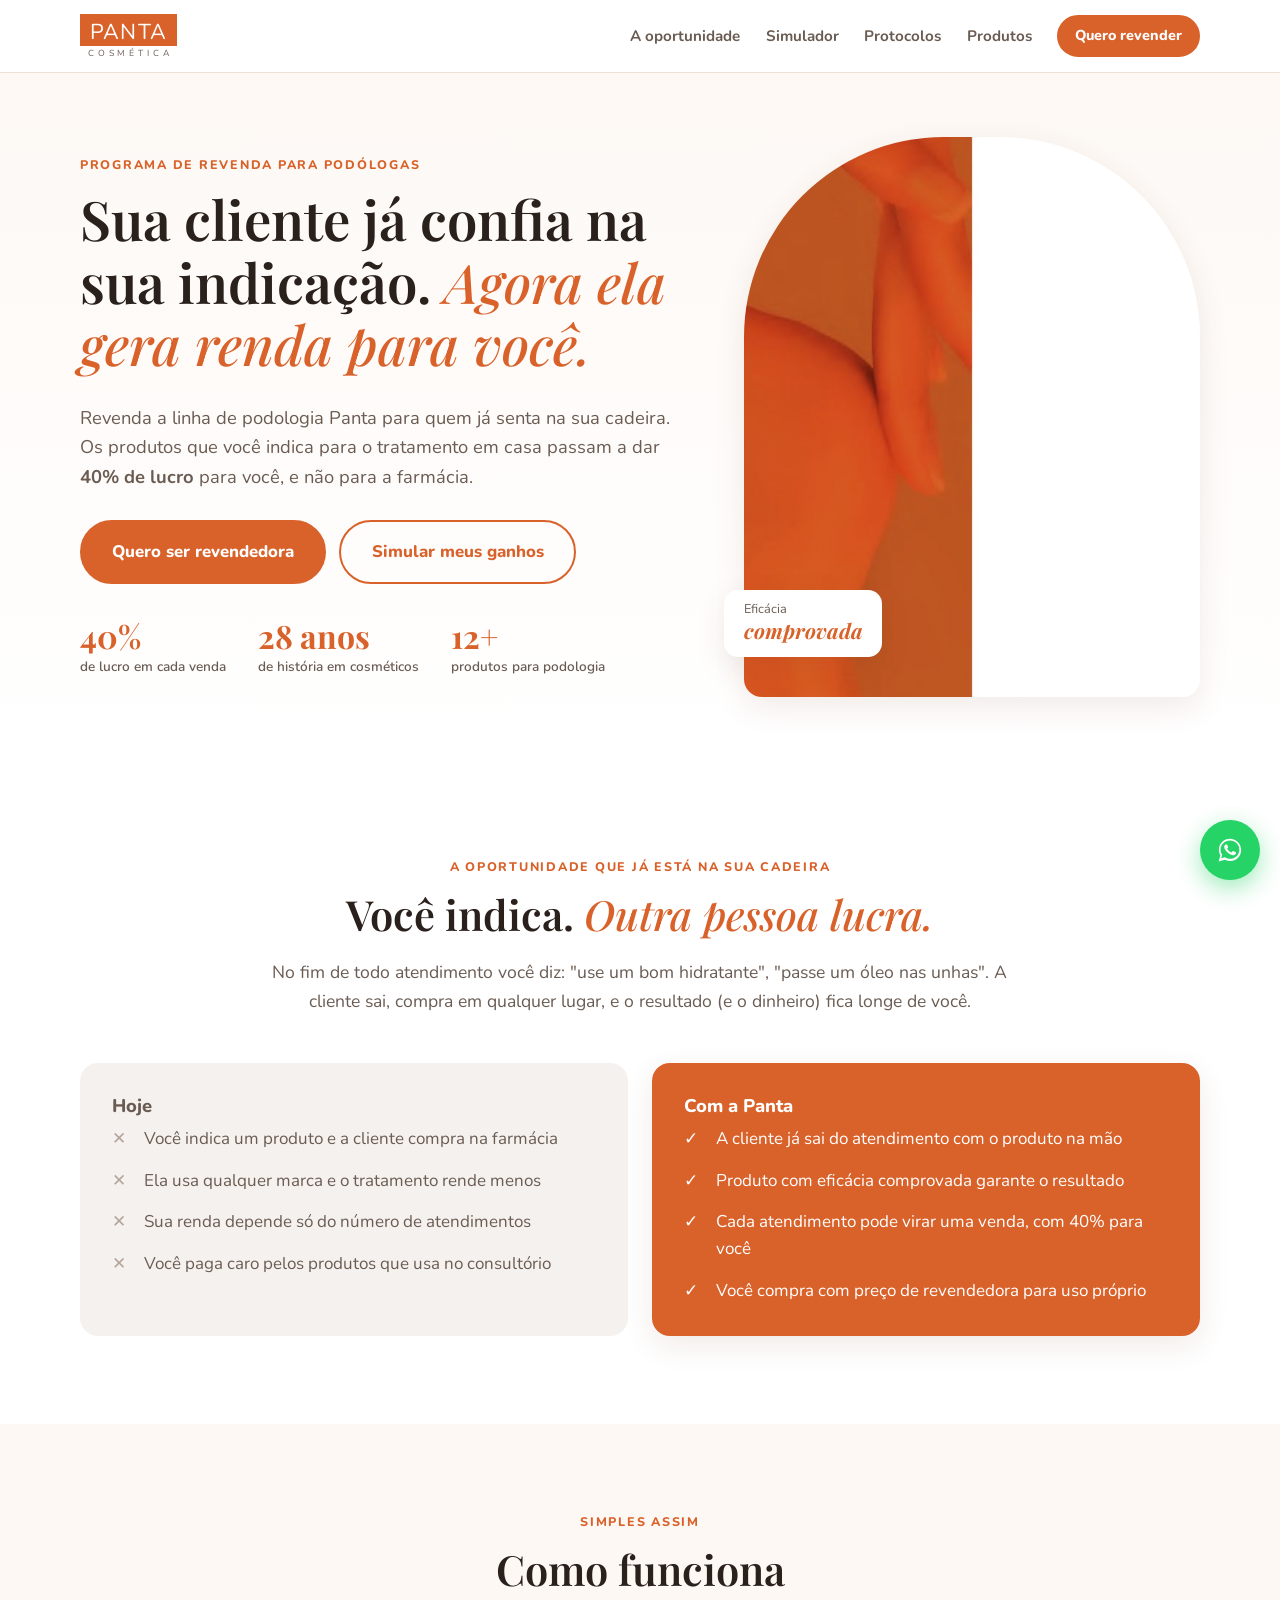
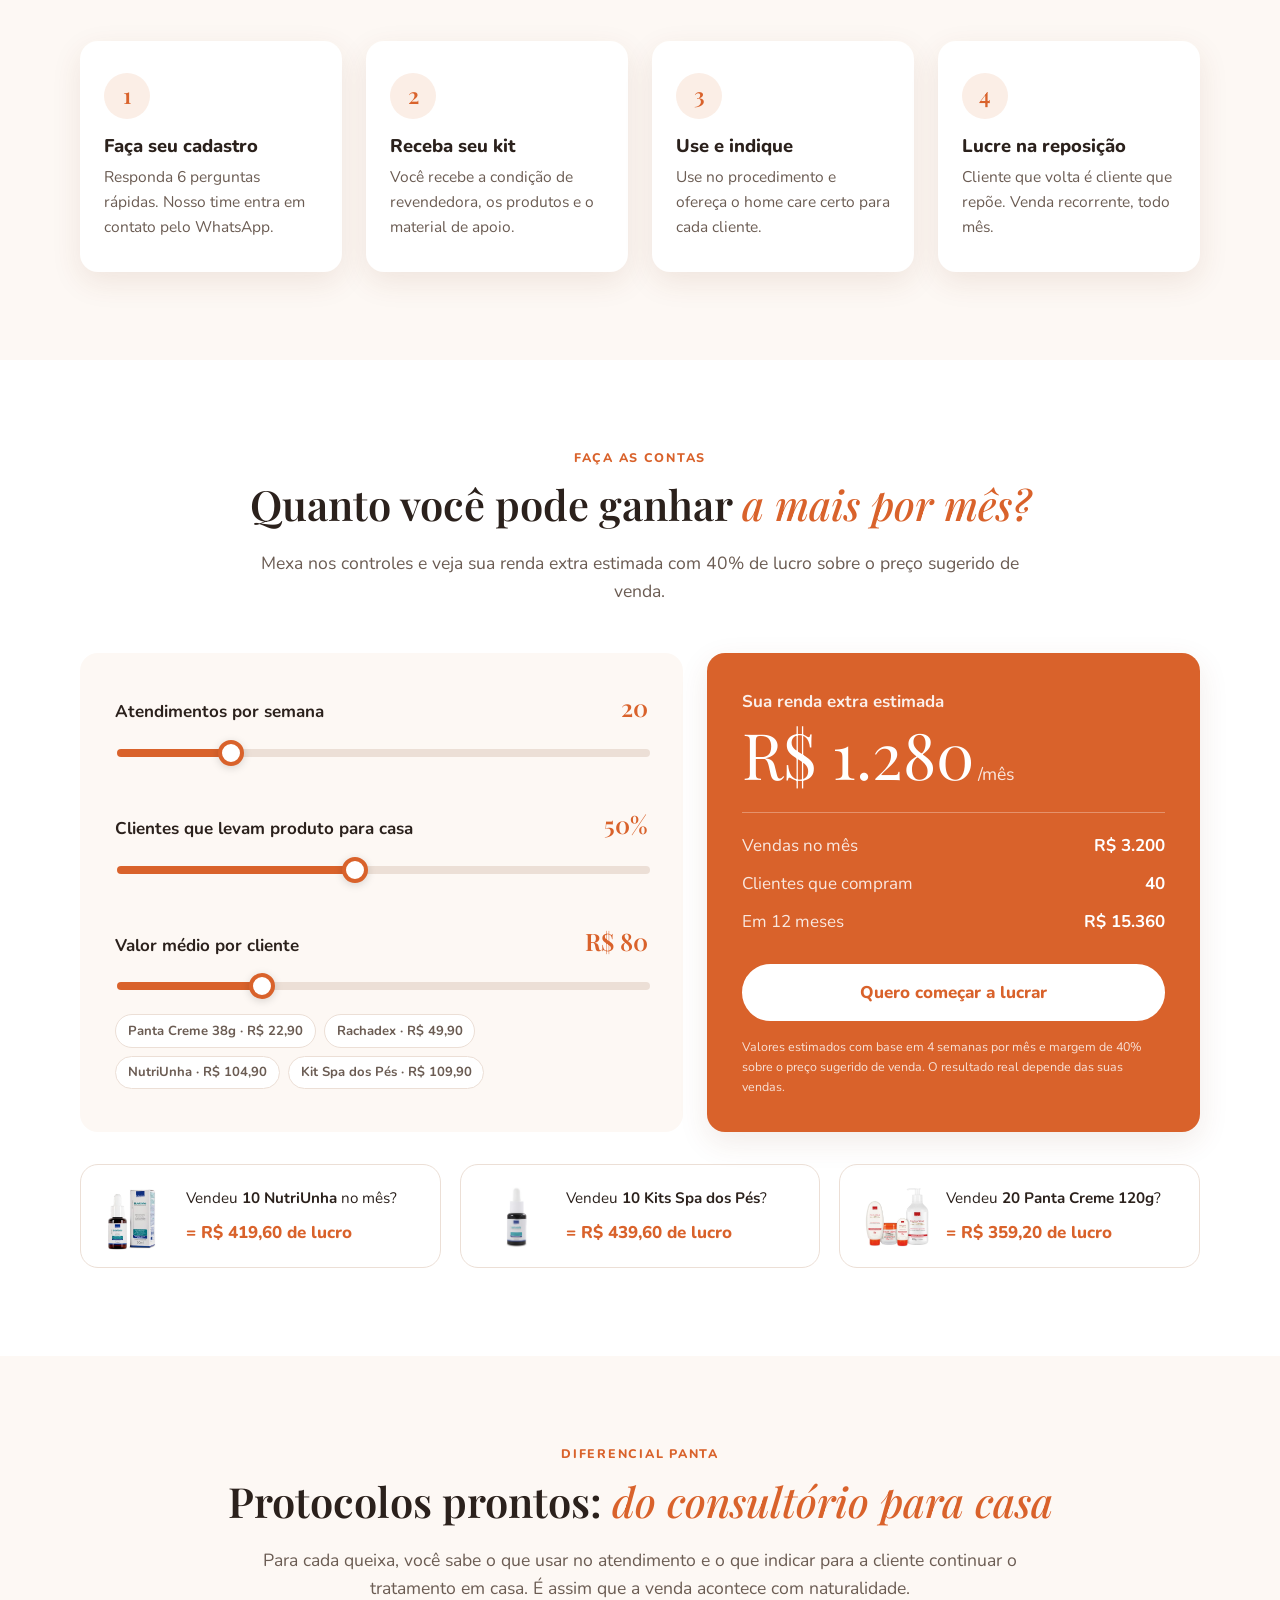
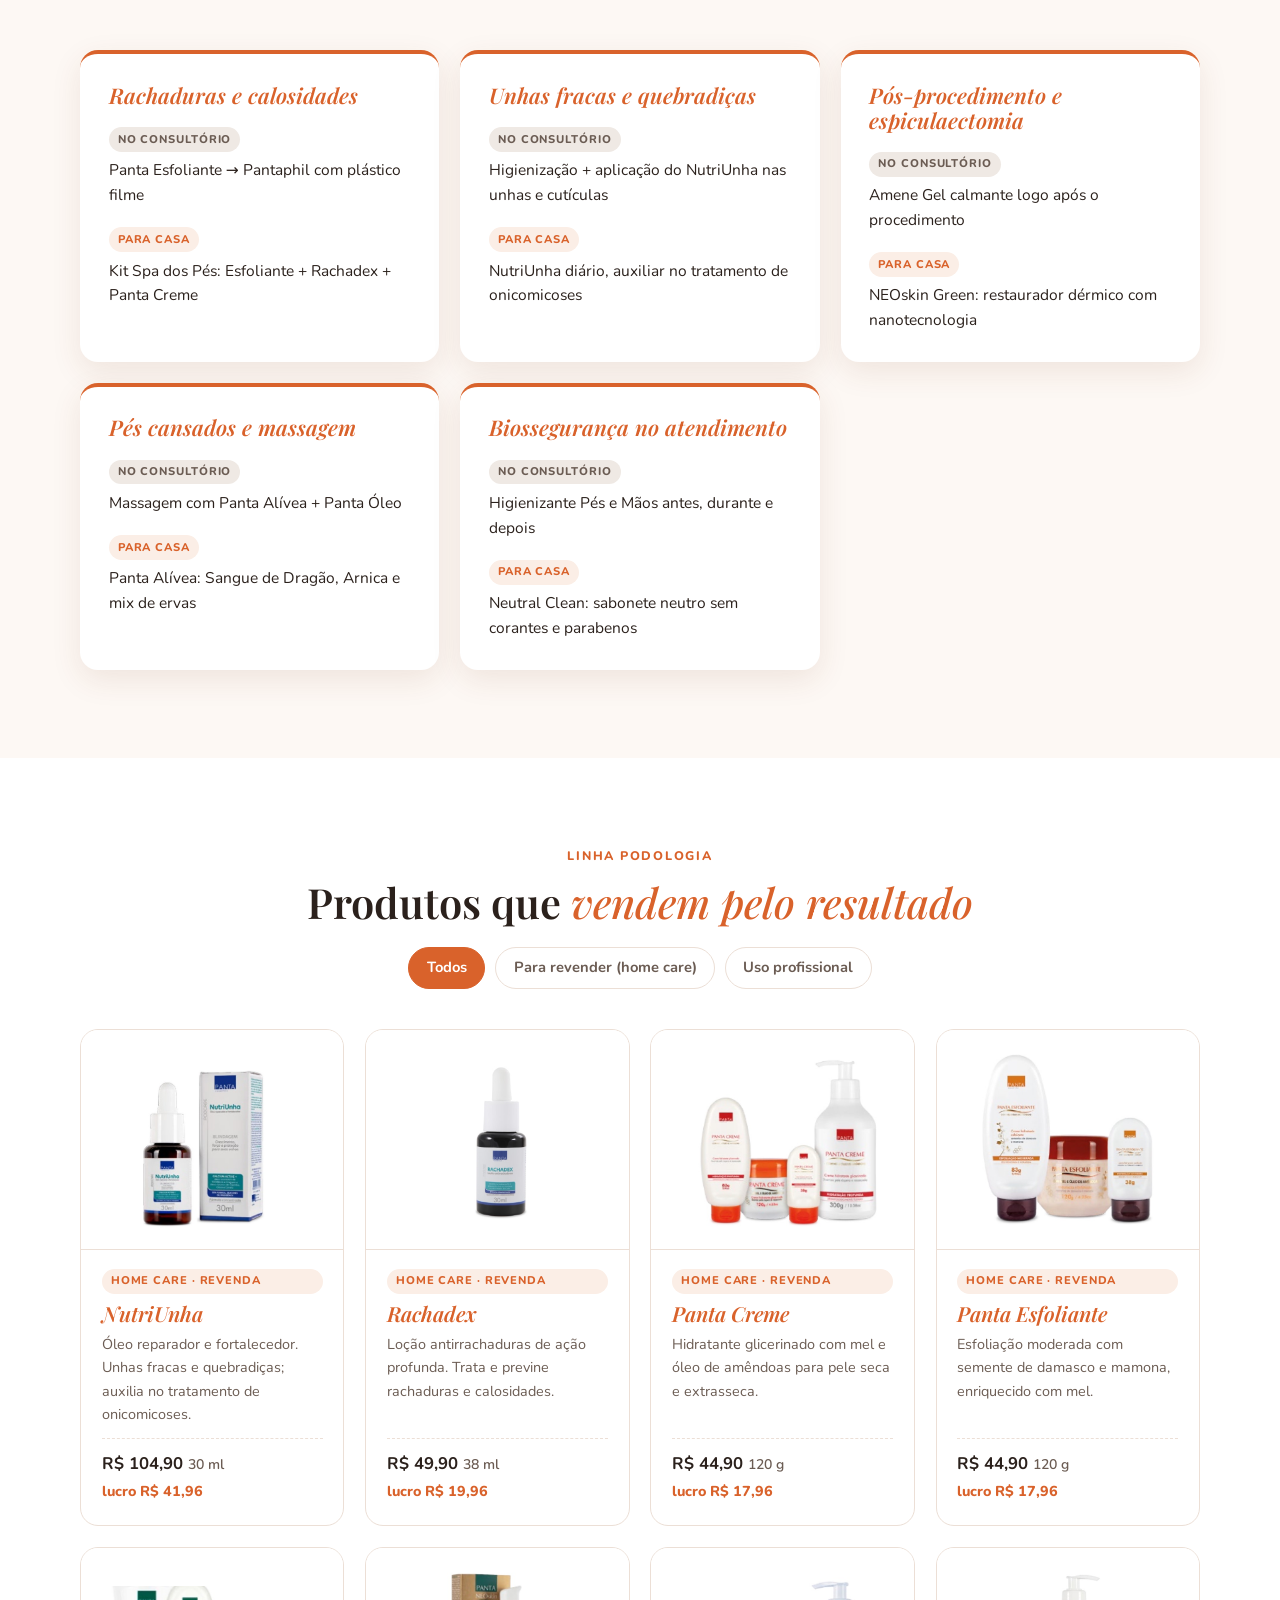
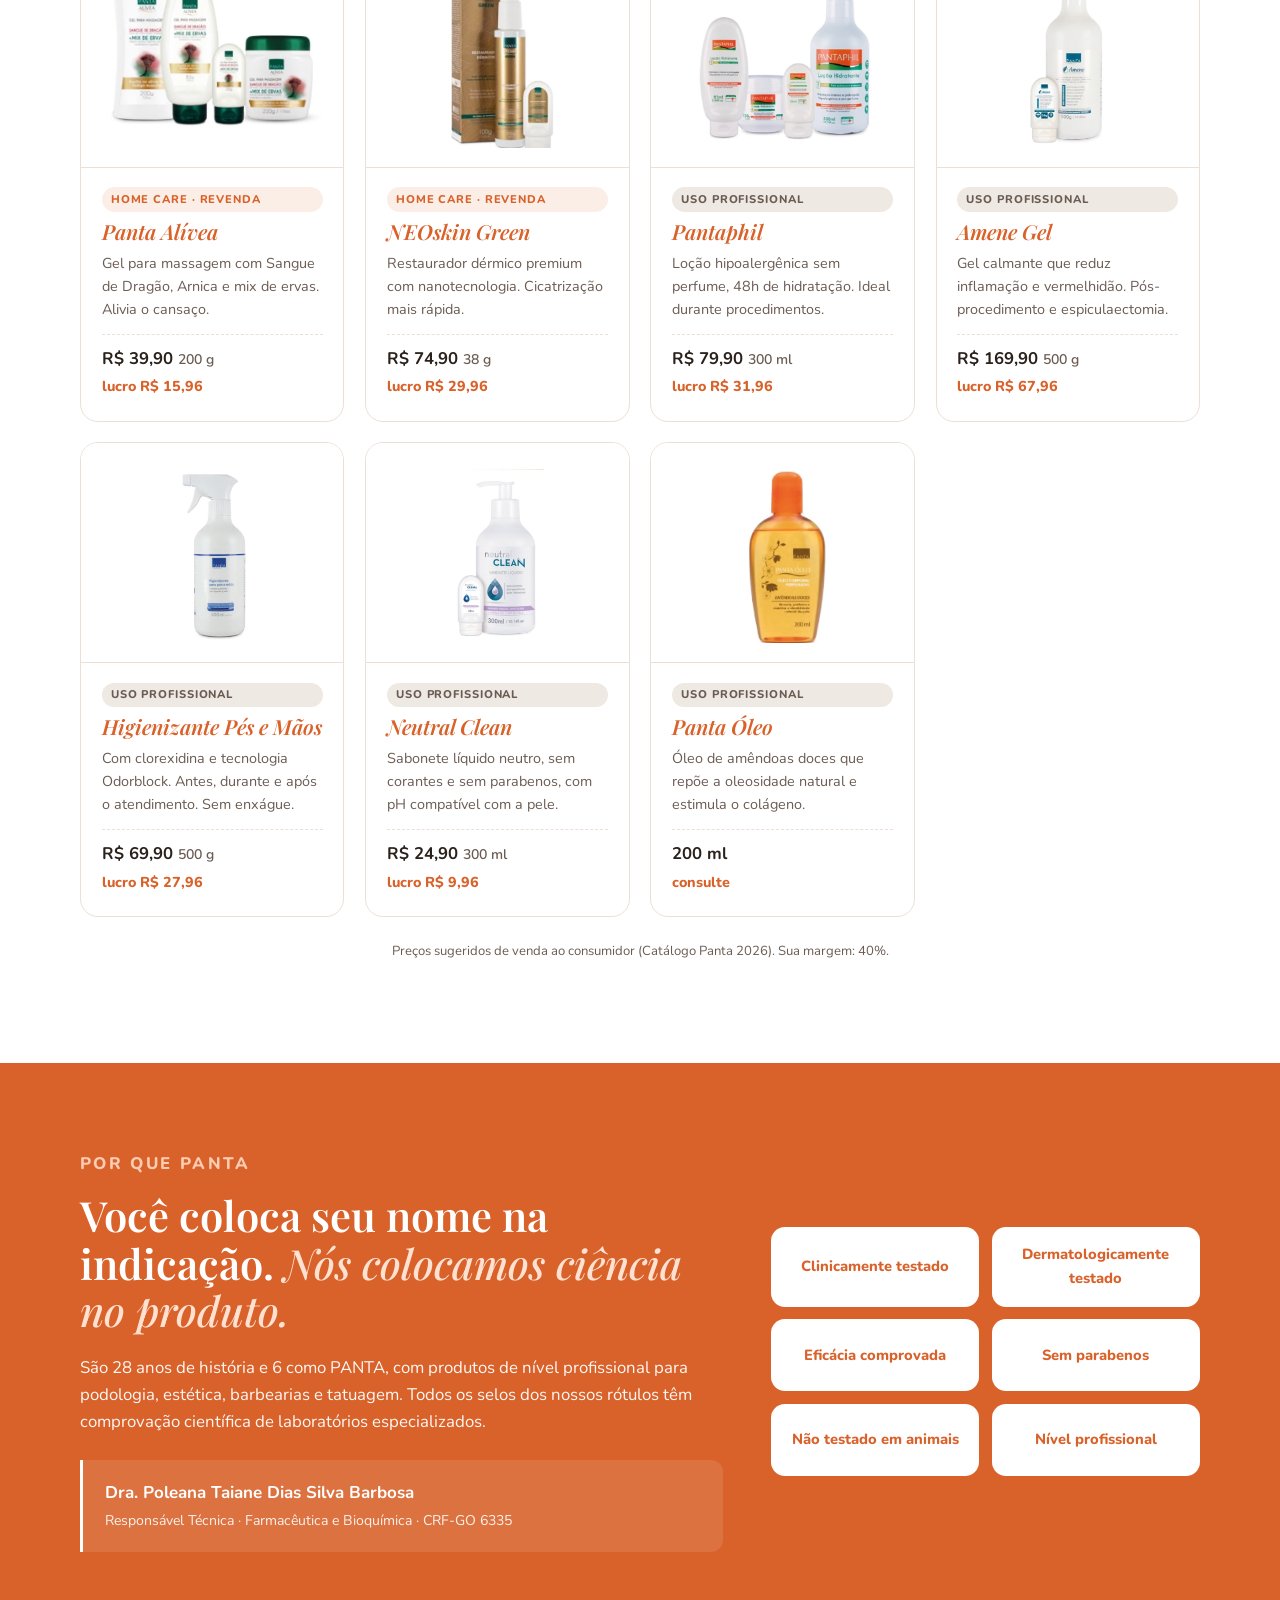
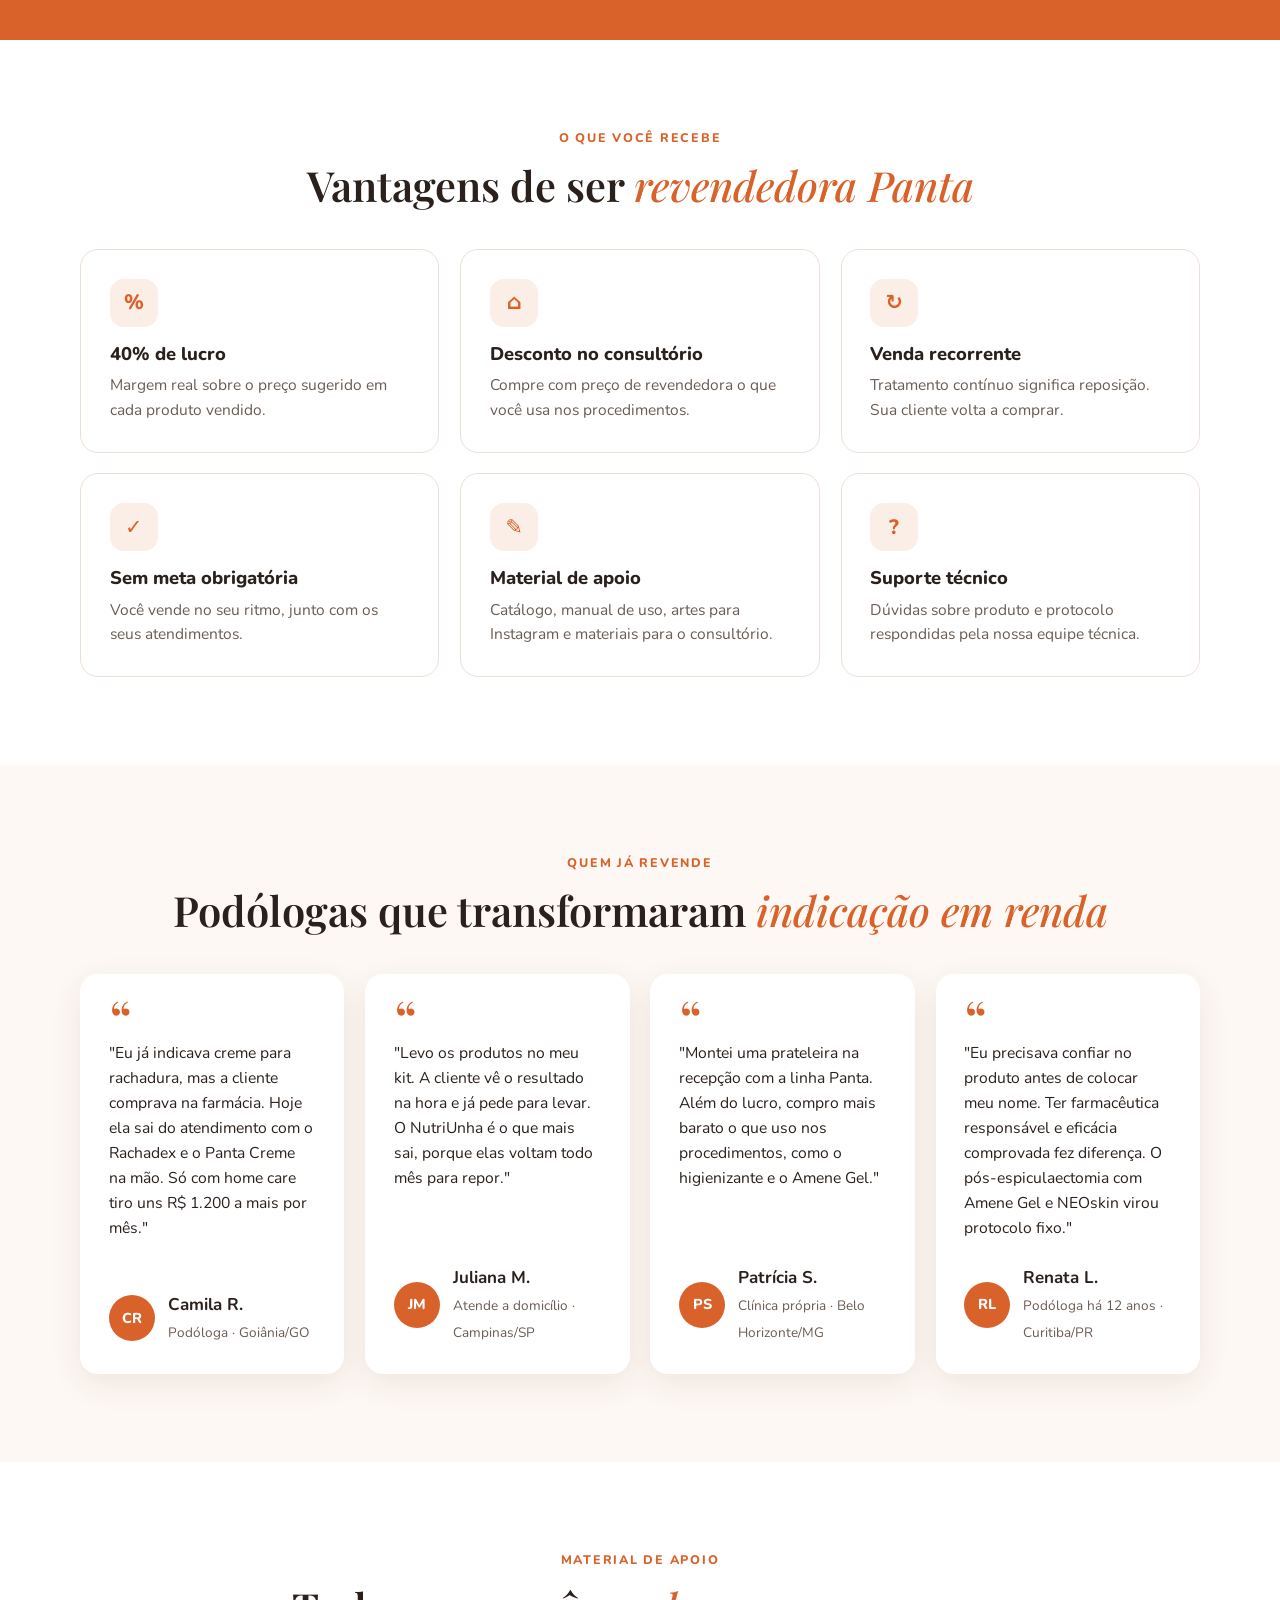
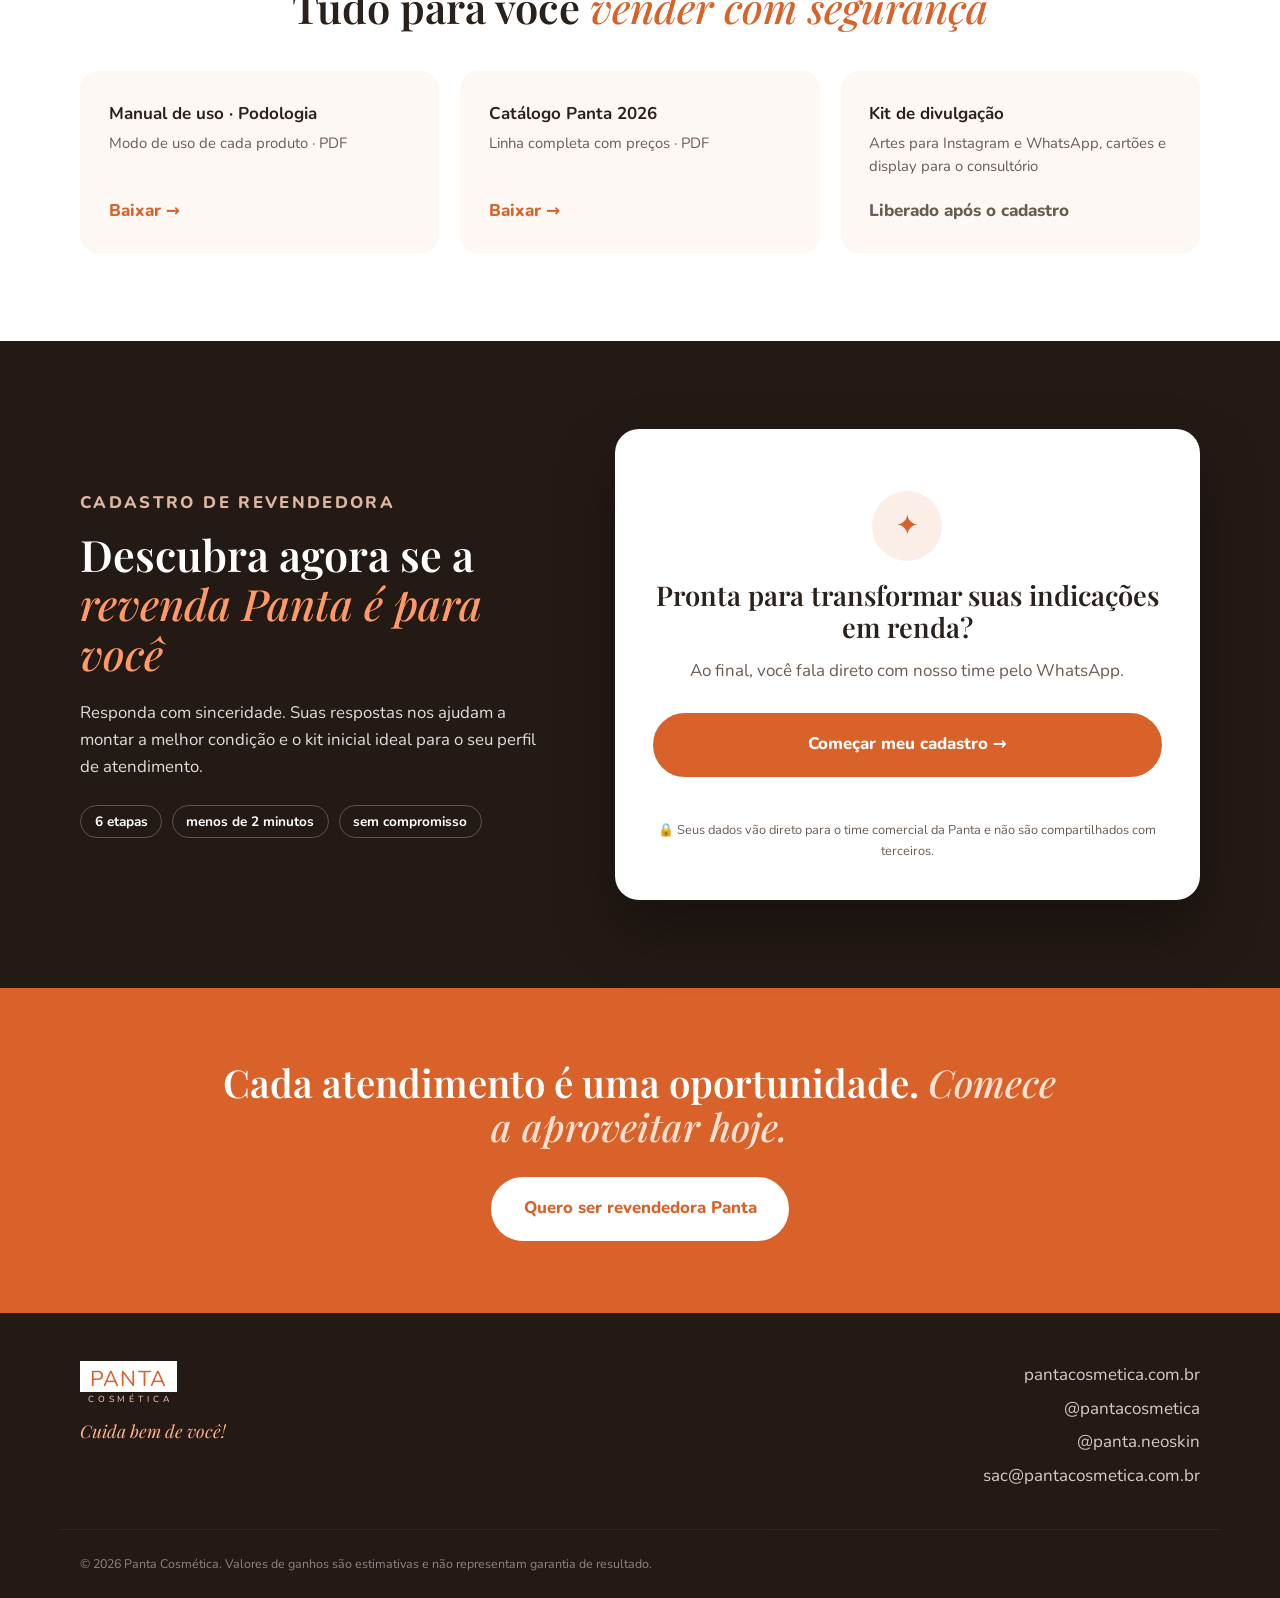
==== commit 456a499e: "WhatsApp no formulário só no fim: remove botão intermediário e flutuante de /formulario/ Co-Authored" ====
--- a/formulario/index.html
+++ b/formulario/index.html
@@ -17,7 +17,7 @@
   <link rel="preconnect" href="https://fonts.googleapis.com">
   <link rel="preconnect" href="https://fonts.gstatic.com" crossorigin>
   <link href="https://fonts.googleapis.com/css2?family=Playfair+Display:ital,wght@0,600;1,500;1,600&family=Nunito:wght@400;600;700;800&display=swap" rel="stylesheet">
-  <link rel="stylesheet" href="../css/style.css?v=10">
+  <link rel="stylesheet" href="../css/style.css?v=11">
   <!-- Meta Pixel Code -->
   <script>
   !function(f,b,e,v,n,t,s)
@@ -113,19 +113,15 @@
           <label class="option"><input type="radio" name="objetivo" value="Comprar com desconto para o consultório"><span>Comprar com desconto para o consultório</span></label>
           <label class="option"><input type="radio" name="objetivo" value="Os dois"><span>Os dois</span></label>
         </div>
-        <button type="submit" class="btn btn--lg btn--block quiz__submit">Enviar e falar no WhatsApp →</button>
+        <button type="submit" class="btn btn--whats btn--lg btn--block quiz__submit">
+          <svg viewBox="0 0 32 32" width="22" height="22" aria-hidden="true"><use href="#icon-whats"/></svg>
+          Enviar e falar no WhatsApp
+        </button>
       </fieldset>
 
       <div class="quiz__footer" id="quizFooter">
         <button type="button" class="quiz__back" data-prev>← Voltar</button>
         <div class="quiz__progress"><span id="quizBar"></span></div>
-      </div>
-      <div class="quiz__alt">
-        <span>Prefere conversar agora?</span>
-        <button type="button" class="btn btn--whats btn--block" data-wa-open>
-          <svg viewBox="0 0 32 32" width="22" height="22" aria-hidden="true"><use href="#icon-whats"/></svg>
-          Chamar no WhatsApp
-        </button>
       </div>
       <p class="quiz__privacy">🔒 Seus dados vão direto para o time comercial da Panta e não são compartilhados com terceiros.</p>
     </form>
@@ -151,37 +147,10 @@
   <p class="footer__legal container">© <span id="year"></span> Panta Cosmética. Valores de ganhos são estimativas e não representam garantia de resultado.</p>
 </footer>
 
-<a href="#" class="whats-float" id="whatsFloat" target="_blank" rel="noopener" aria-label="Falar no WhatsApp">
-  <svg viewBox="0 0 32 32" width="28" height="28" aria-hidden="true"><use href="#icon-whats"/></svg>
-</a>
-
-<!-- Janela do botão de WhatsApp: capta o contato antes de abrir a conversa -->
-<div class="wa-modal" id="waModal" hidden>
-  <div class="wa-modal__backdrop" data-wa-close></div>
-  <form class="wa-modal__card" id="waForm" role="dialog" aria-modal="true" aria-labelledby="waTitle" novalidate>
-    <button type="button" class="wa-modal__close" data-wa-close aria-label="Fechar">×</button>
-    <span class="wa-modal__icon" aria-hidden="true">
-      <svg viewBox="0 0 32 32" width="26" height="26"><use href="#icon-whats"/></svg>
-    </span>
-    <h3 id="waTitle">Fale com a Panta no WhatsApp</h3>
-    <p>Deixe seu contato para nosso time te atender mais rápido.</p>
-    <div class="fields">
-      <label class="field"><span>Nome</span><input type="text" name="nome" autocomplete="name" required></label>
-      <label class="field"><span>WhatsApp</span><input type="tel" name="whatsapp" autocomplete="tel" placeholder="(00) 00000-0000" required></label>
-      <div class="field-row">
-        <label class="field"><span>Cidade</span><input type="text" name="cidade" autocomplete="address-level2" required></label>
-        <label class="field field--uf"><span>UF</span><input type="text" name="uf" maxlength="2" autocomplete="address-level1" required></label>
-      </div>
-    </div>
-    <p class="quiz__error" id="waError" hidden>Preencha nome, WhatsApp, cidade e UF.</p>
-    <button type="submit" class="btn btn--whats btn--lg btn--block">Abrir conversa no WhatsApp</button>
-  </form>
-</div>
-
 <svg width="0" height="0" style="position:absolute" aria-hidden="true">
   <symbol id="icon-whats" viewBox="0 0 32 32"><path fill="currentColor" d="M16 3C9 3 3.3 8.6 3.3 15.6c0 2.2.6 4.4 1.7 6.3L3 29l7.3-1.9c1.8 1 3.8 1.5 5.8 1.5 7 0 12.7-5.6 12.7-12.6S23 3 16 3zm0 23.1c-1.9 0-3.8-.5-5.4-1.5l-.4-.2-4.3 1.1 1.2-4.2-.3-.4c-1.1-1.7-1.6-3.6-1.6-5.6C5.2 9.8 10 5.1 16 5.1s10.7 4.7 10.7 10.5S21.9 26.1 16 26.1zm5.9-7.9c-.3-.2-1.9-.9-2.2-1s-.5-.2-.7.2-.8 1-1 1.2-.4.2-.7.1c-.3-.2-1.4-.5-2.6-1.6-1-.9-1.6-1.9-1.8-2.2s0-.5.1-.6l.5-.6c.2-.2.2-.4.3-.6s0-.4 0-.6l-1-2.4c-.3-.6-.5-.5-.7-.5h-.6c-.2 0-.6.1-.9.4s-1.2 1.1-1.2 2.7 1.2 3.2 1.4 3.4c.2.2 2.4 3.6 5.7 5 .8.3 1.4.5 1.9.7.8.3 1.5.2 2.1.1.6-.1 1.9-.8 2.2-1.5s.3-1.4.2-1.5c-.1-.2-.3-.3-.6-.4z"/></symbol>
 </svg>
 
-<script src="../js/main.js?v=10"></script>
+<script src="../js/main.js?v=11"></script>
 </body>
 </html>
